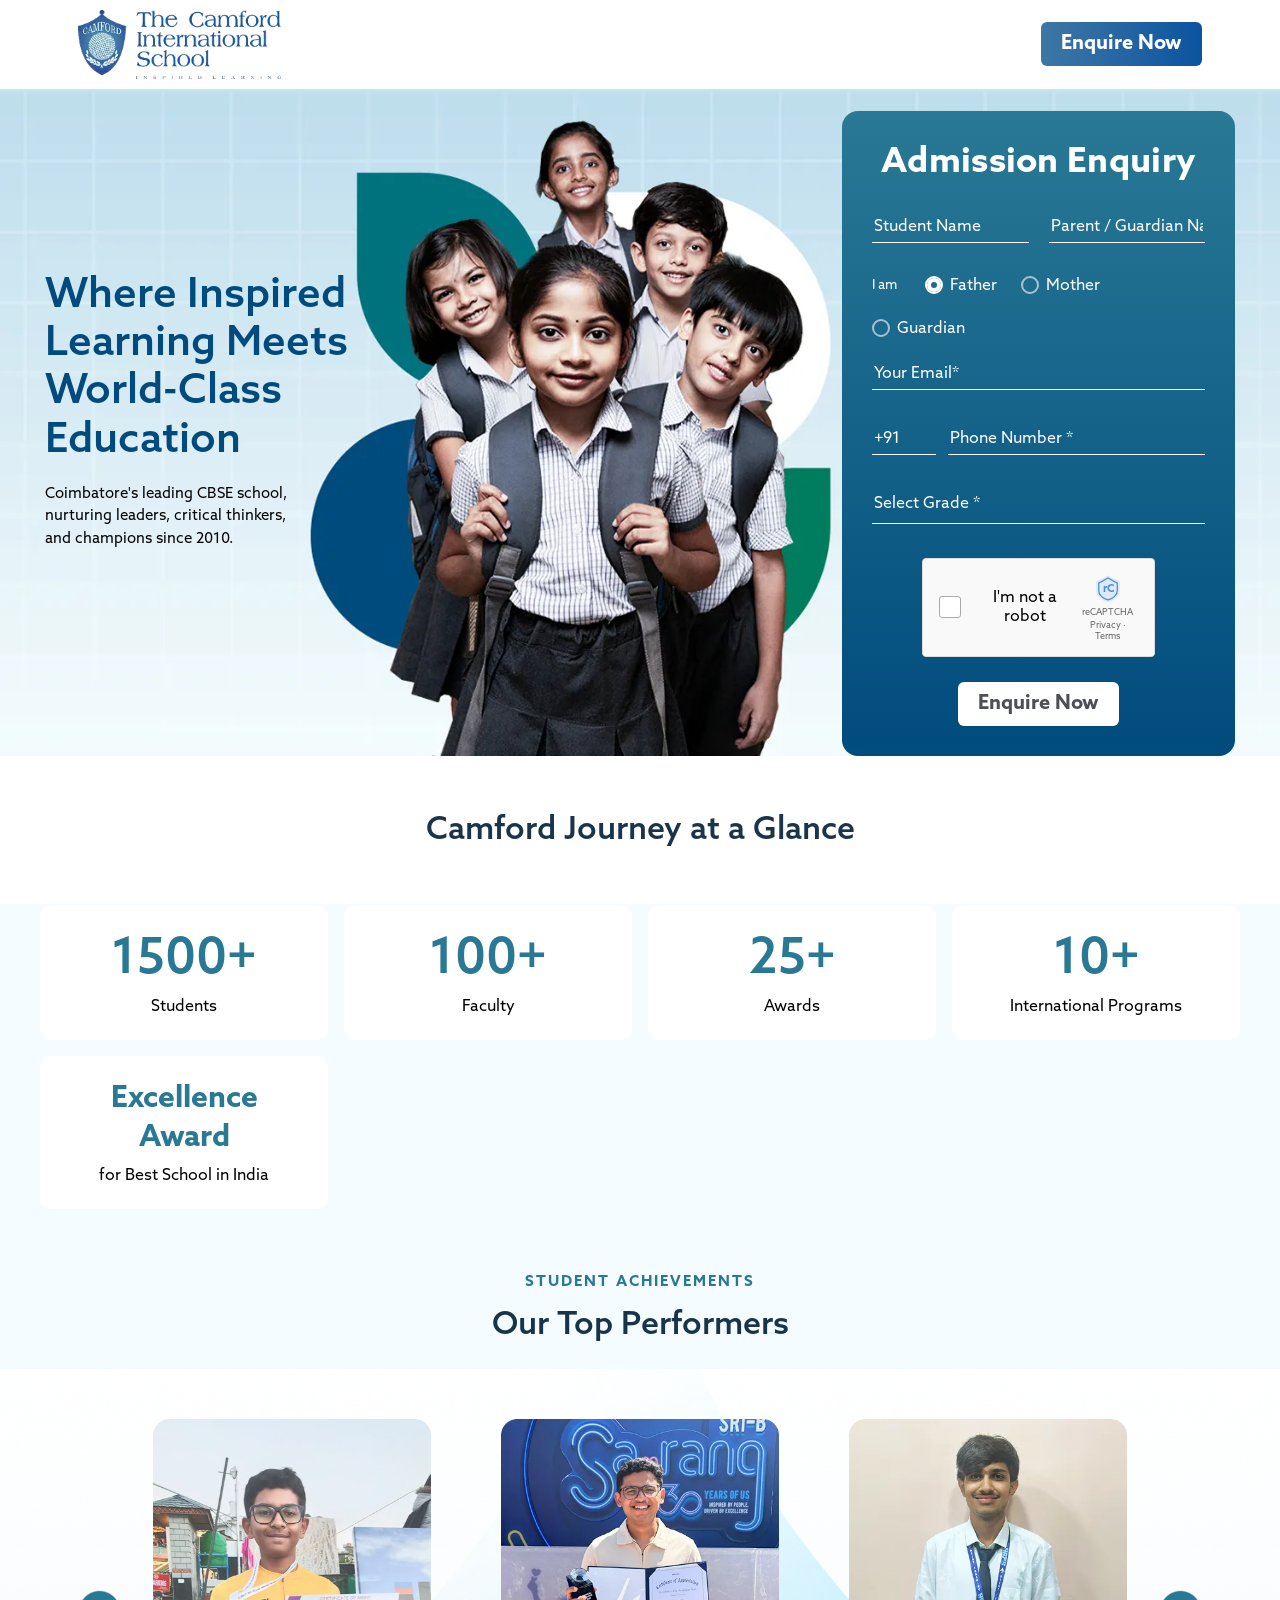
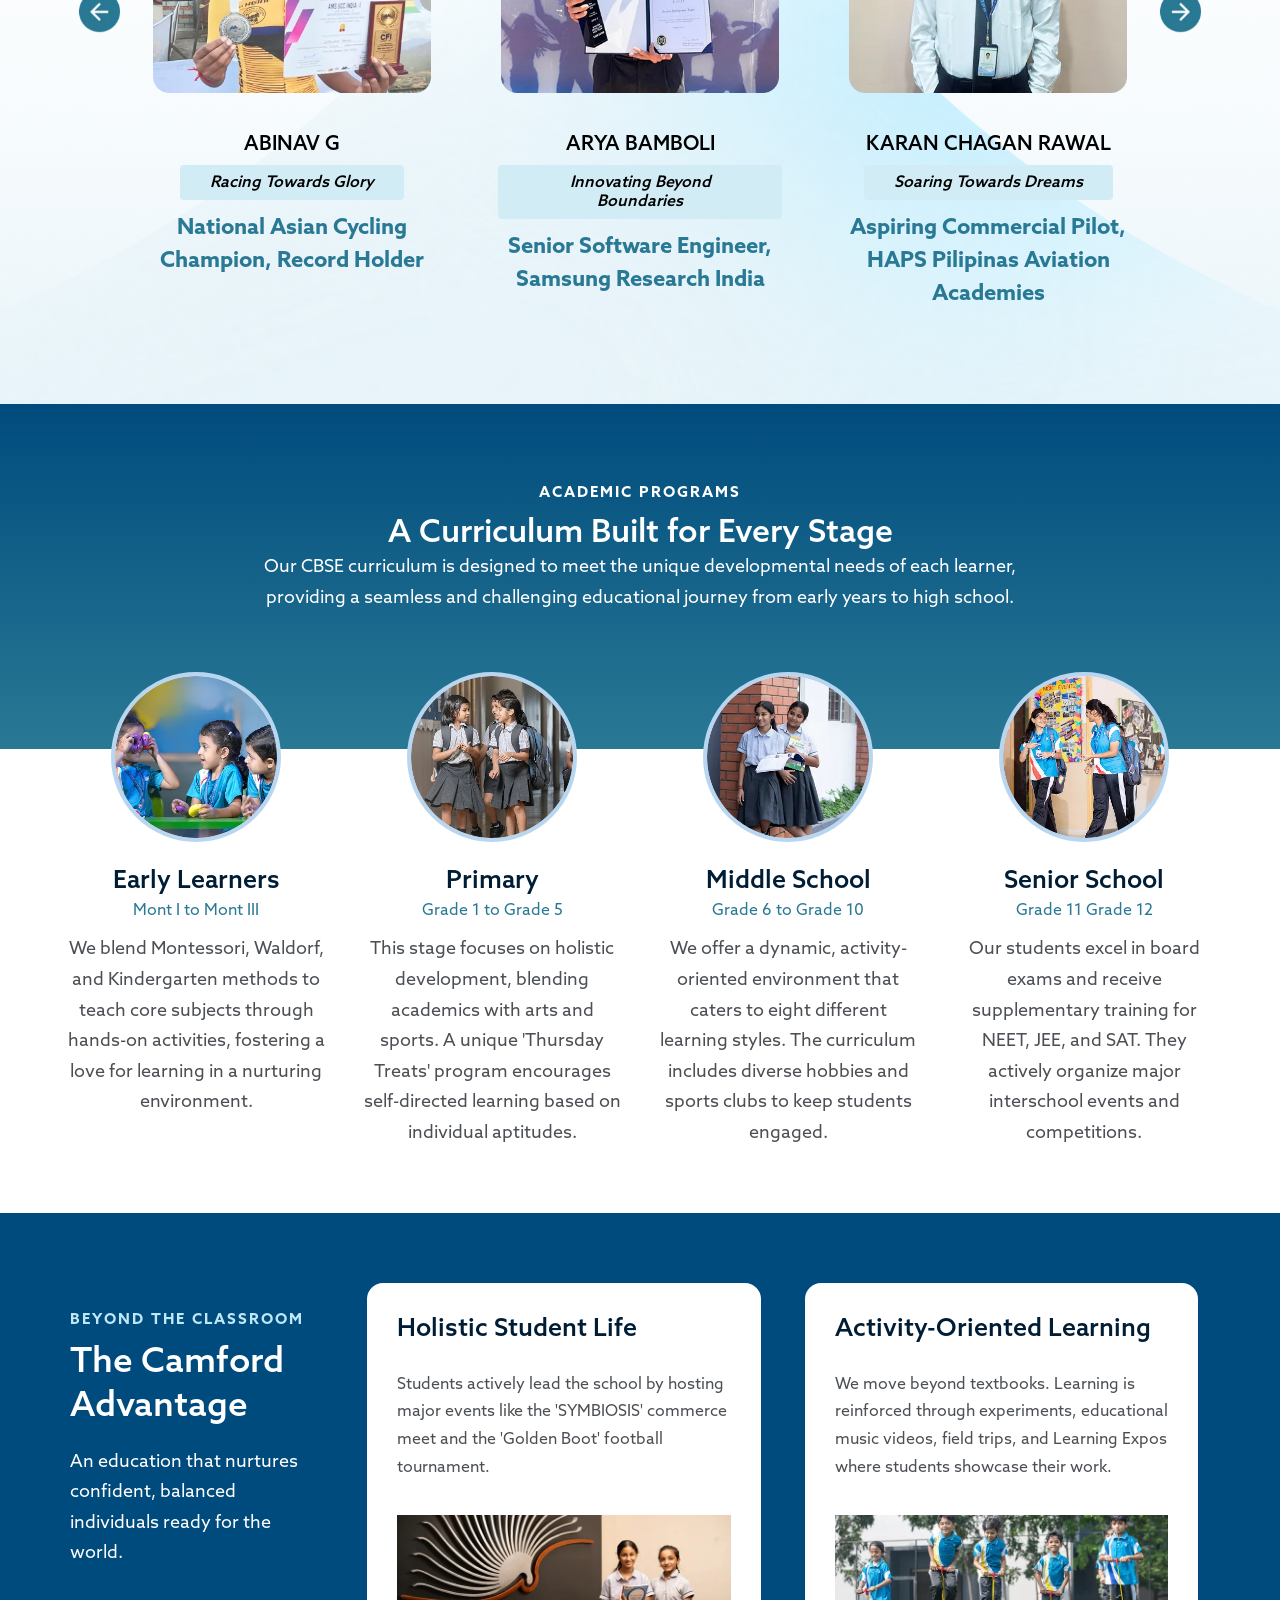
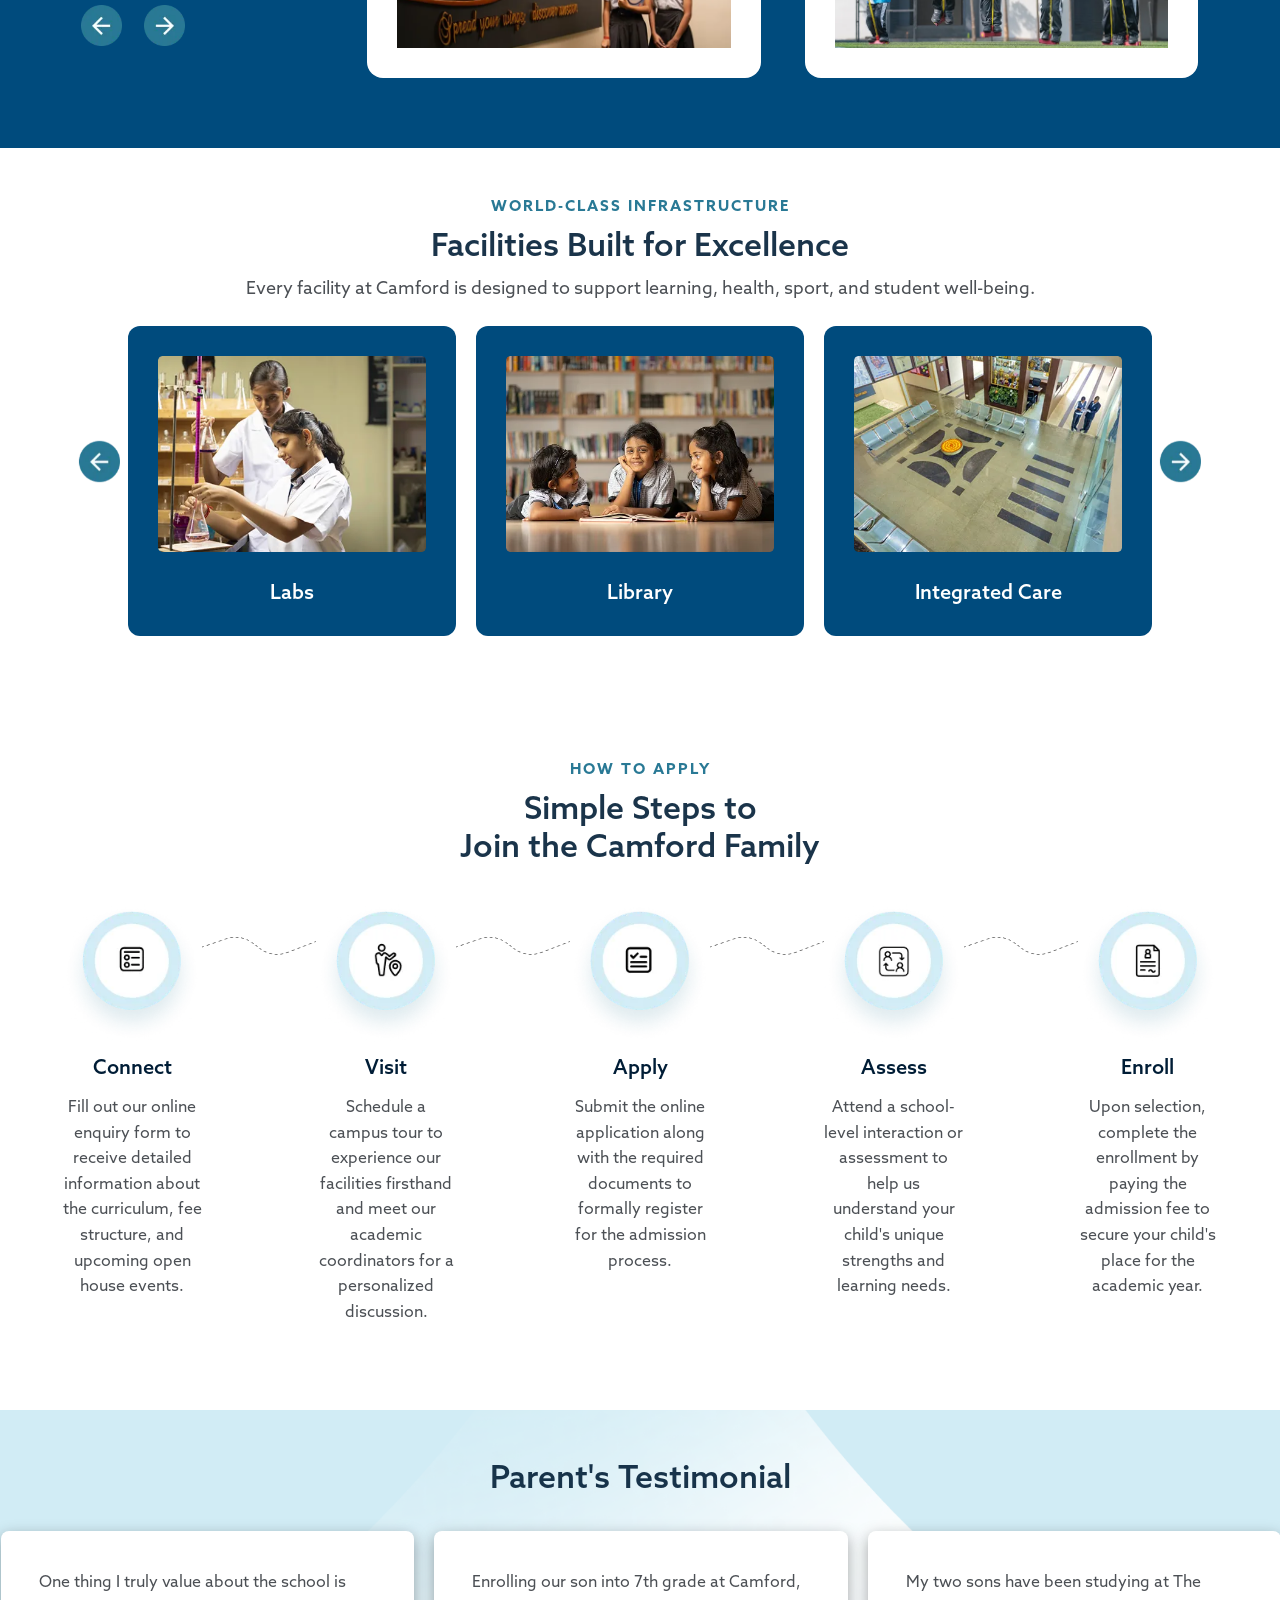
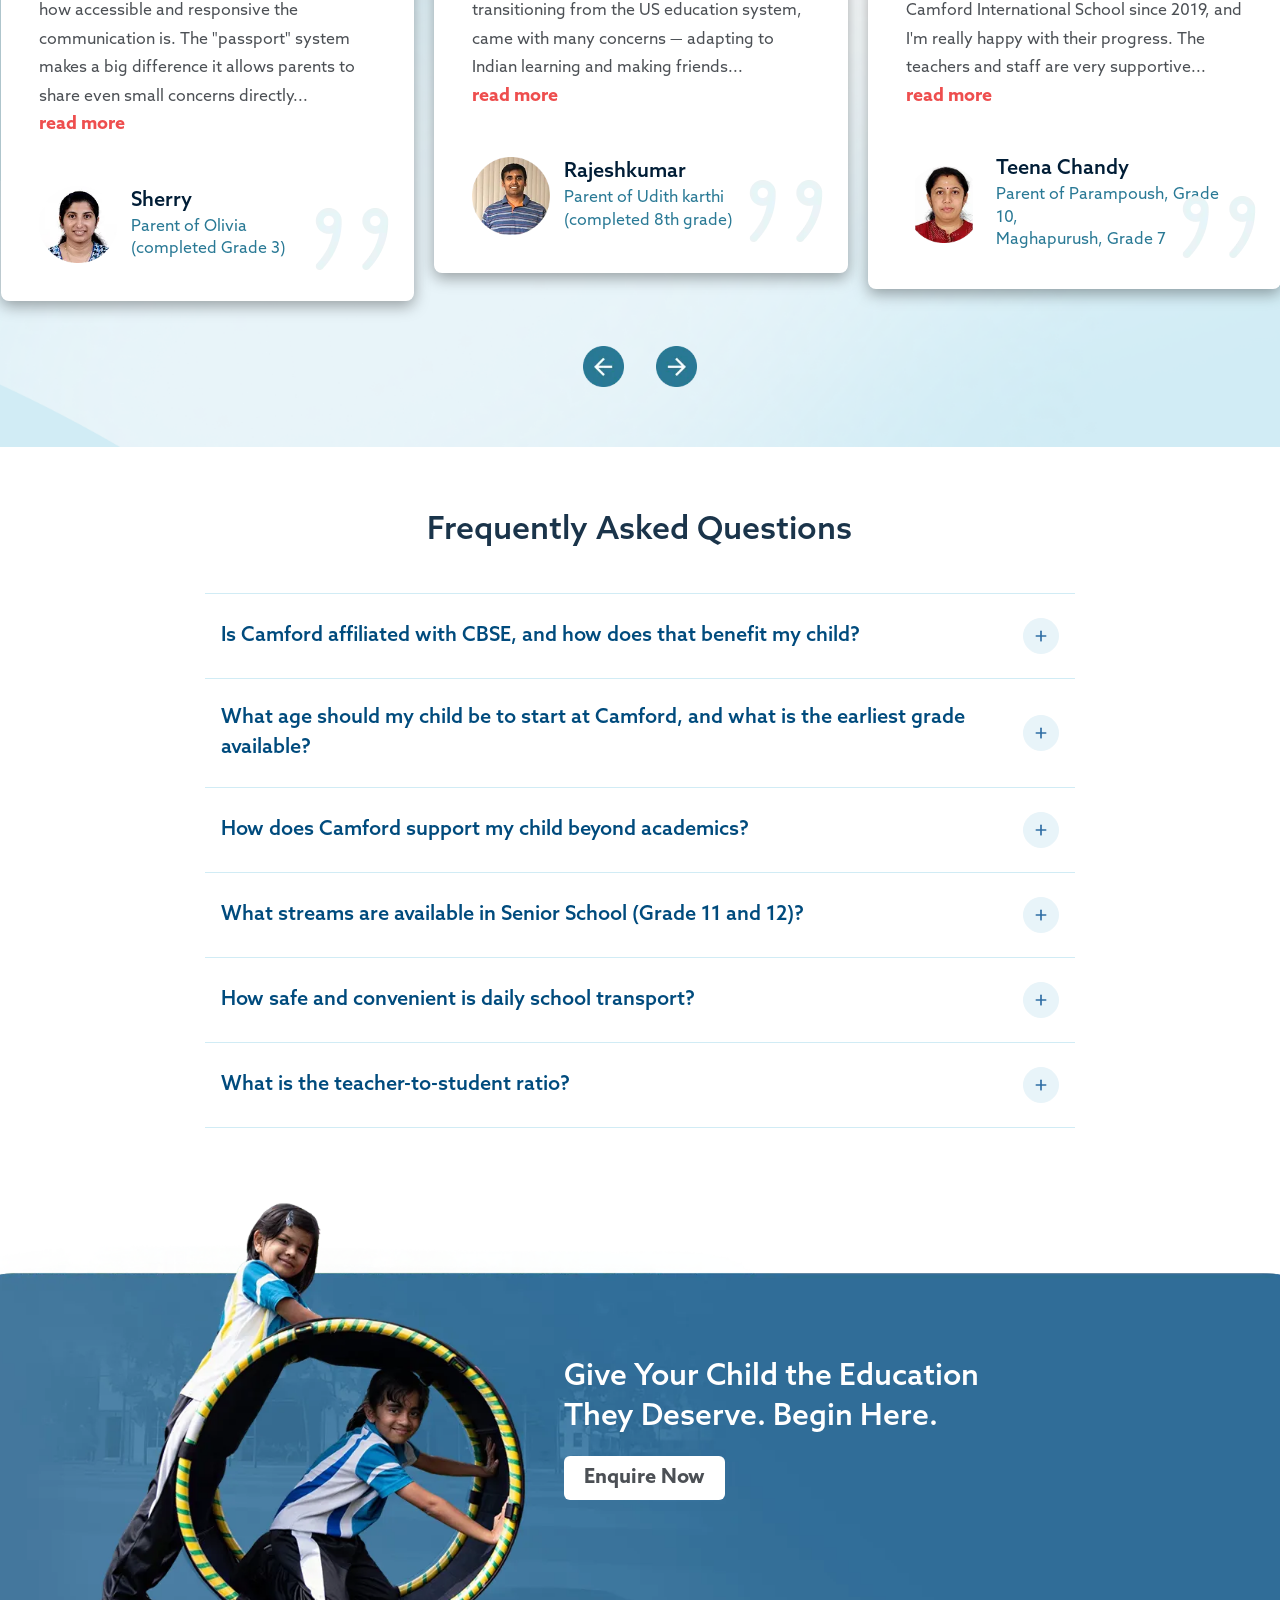
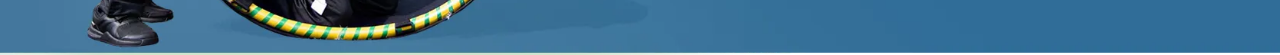
==== index.html @ b82cb747 "All File comited" ====
<!doctype html>
<html lang="en">
  <head>
    <meta charset="UTF-8" />
    <meta name="viewport" content="width=device-width, initial-scale=1.0" />
    <meta name="robots" content="noindex, nofollow" />
    <title>The Camford International School</title>

    <meta
      property="og:title"
      content="Owis School: Best IGCSE, CBSE and ICSE school"
    />
    <meta
      name="description"
      content="Looking for the best schools in Hyderabad? Glendale, one of the top international schools in India, offers modern campuses specializing in world-class CBSE, Cambridge, and IB PYP curricula. We provide quality education and nurturing environments for your child&#039;s future. Contact us today to learn more!"
    />
    <meta
      property="og:description"
      content="Looking for the best schools in Hyderabad? Glendale, one of the top international schools in India, offers modern campuses specializing in world-class CBSE, Cambridge, and IB PYP curricula. We provide quality education and nurturing environments for your child&#039;s future. Contact us today to learn more!"
    />

    <script src="https://cdnjs.cloudflare.com/ajax/libs/jquery/3.7.1/jquery.min.js"></script>

    <link
      rel="stylesheet"
      href="https://cdnjs.cloudflare.com/ajax/libs/OwlCarousel2/2.3.4/assets/owl.carousel.min.css"
    />
    <link
      rel="stylesheet"
      href="https://cdnjs.cloudflare.com/ajax/libs/OwlCarousel2/2.3.4/assets/owl.theme.default.min.css"
    />

    <script
      defer
      src="https://cdnjs.cloudflare.com/ajax/libs/OwlCarousel2/2.3.4/owl.carousel.min.js"
    ></script>
    <link rel="stylesheet" href="assests/style.css" />
  </head>
  <body>
    <div class="navigation">
      <div class="navigation-wrap">
        <a
          class="logo-link w--current w-nav-brand"
          href="#"
          aria-current="page"
        >
          <img alt="mainlogo" class="logo-image" src="images/logo.webp" />
        </a>
        <div class="hide-mobile">
          <div class="align-items-center d-flex">
            <a class="primary-btn open-popup" href="#"> Enquire Now</a>
          </div>
        </div>
      </div>
    </div>

    <section class="hero">
      <!-- ── TOP ROW ── -->
      <div class="hero-top">
        <!-- LEFT TEXT -->
        <div class="hero-left">
          <h1>Where Inspired Learning Meets World-Class Education</h1>
          <p class="sub">
            Coimbatore's leading CBSE school, nurturing leaders, critical
            thinkers, and champions since 2010.
          </p>
        </div>

        <!-- RIGHT FORM -->
        <div class="hero-right">
          <div class="form-card">
            <div class="form-wrap">
              <h2>Admission Enquiry</h2>

              <div class="row">
                <div class="field" id="f-student">
                  <input type="text" id="student" name="Student Name" placeholder="Student Name" />
                  <span class="err-msg">Student name is required</span>
                </div>
                <div class="field" id="f-parent">
                  <input
                    type="text"
                    id="parent" 
                    placeholder="Parent / Guardian Name" name="Parent Name"
                  />
                  <span class="err-msg">Parent/guardian name is required</span>
                </div>
              </div>

              <div class="radio-row">
                <span>I am</span>
                <label class="radio-label"
                  ><input type="radio" name="IAM" value="Father" checked />
                  Father</label
                >
                <label class="radio-label"
                  ><input type="radio" name="IAM" value="Mother" />
                  Mother</label
                >
                <label class="radio-label"
                  ><input type="radio" name="IAM" value="Guardian" />
                  Guardian</label
                >
              </div>

              <div class="row">
                <div class="field full" id="f-email">
                  <input type="email" name="Email" id="email" placeholder="Your Email*" />
                  <span class="err-msg">A valid email is required</span>
                </div>
              </div>

              <div class="phone-row">
                <div class="field phone-code">
                  <input type="text" id="code" value="+91" placeholder="+91" />
                </div>
                <div class="field phone-num" id="f-phone">
                  <input type="tel" name="Phone Number" id="phone" placeholder="Phone Number *" />
                  <span class="err-msg">Valid 10-digit number required</span>
                </div>
              </div>

              <div class="row">
                <div class="field full" id="f-grade">
                  <select name="Grade" id="grade">
                    <option value="">Select Grade *</option>
                    <option>Nursery</option>
                    <option>KG</option>
                    <option>Grade 1</option>
                    <option>Grade 2</option>
                    <option>Grade 3</option>
                    <option>Grade 4</option>
                    <option>Grade 5</option>
                    <option>Grade 6</option>
                    <option>Grade 7</option>
                    <option>Grade 8</option>
                    <option>Grade 9</option>
                    <option>Grade 10</option>
                    <option>Grade 11</option>
                    <option>Grade 12</option>
                  </select>
                  <span class="err-msg">Please select a grade</span>
                </div>
              </div>

              <div class="captcha-box">
                <div class="captcha-left">
                  <div
                    class="captcha-check"
                    id="captcha-check"
                    onclick="toggleCaptcha()"
                  >
                    <svg
                      viewBox="0 0 14 14"
                      fill="none"
                      xmlns="http://www.w3.org/2000/svg"
                    >
                      <polyline
                        points="2,7 6,11 12,3"
                        stroke="#1a6fa8"
                        stroke-width="2"
                        stroke-linecap="round"
                        stroke-linejoin="round"
                      />
                    </svg>
                  </div>
                  <span class="captcha-txt">I'm not a robot</span>
                </div>
                <div class="captcha-right">
                  <svg viewBox="0 0 38 38" xmlns="http://www.w3.org/2000/svg">
                    <path
                      d="M19 3 L33 10 L33 21 Q33 30 19 35 Q5 30 5 21 L5 10 Z"
                      fill="#4A90D9"
                      opacity="0.15"
                    />
                    <path
                      d="M19 6 L30 12 L30 21 Q30 28 19 32 Q8 28 8 21 L8 12 Z"
                      fill="none"
                      stroke="#4A90D9"
                      stroke-width="1.5"
                    />
                    <text
                      x="19"
                      y="23"
                      text-anchor="middle"
                      font-size="13"
                      font-weight="700"
                      fill="#4A90D9"
                    >
                      rC
                    </text>
                  </svg>
                  <span>reCAPTCHA</span>
                  <span>Privacy · <a href="#">Terms</a></span>
                </div>
              </div>

              <button class="primary-btn cta-btn" type="button" onclick="submitForm()">
                Enquire Now
              </button>
              <div class="success-msg" id="success-msg">
                Thank you! We'll get in touch with you soon.
              </div>
            </div>
          </div>
        </div>
      </div>
      <!-- /hero-top -->
    </section>

    <section class="camford-section">
      <h2 class="sections-title">Camford Journey at a Glance</h2>
      <div class="camford-grid">
        <div class="stat-card">
          <span class="stat-number">1500+</span>
          <span class="stat-label">Students</span>
        </div>
        <div class="stat-card">
          <span class="stat-number">100+</span>
          <span class="stat-label">Faculty</span>
        </div>
        <div class="stat-card">
          <span class="stat-number">25+</span>
          <span class="stat-label">Awards</span>
        </div>
        <div class="stat-card">
          <span class="stat-number">10+</span>
          <span class="stat-label">International Programs</span>
        </div>
        <div class="stat-card">
          <span class="stat-number excellence">Excellence<br />Award</span>
          <span class="stat-label">for Best School in India</span>
        </div>
      </div>
    </section>

    <!-- achivement section start here  -->

    <section class="achievements-section">
      <p class="apply-tag">Student Achievements</p>
      <h2 class="sections-title">Our Top Performers</h2>

      <div class="owl-carousel owl-achievements">
        <!-- Card 1 -->
        <div class="student-card">
          <div class="card-img-wrap">
            <img src="images/achivment.webp" alt="Abinav G" />
          </div>
          <div class="card-body">
            <div class="card-name">Abinav G</div>
            <span class="card-tag">Racing Towards Glory</span>
            <p class="card-achievement">
              National Asian Cycling Champion, Record Holder
            </p>
          </div>
        </div>

        <!-- Card 2 -->
        <div class="student-card">
          <div class="card-img-wrap">
            <img src="images/achivment1.webp" alt="Arya Bamboli" />
          </div>
          <div class="card-body">
            <div class="card-name">Arya Bamboli</div>
            <span class="card-tag">Innovating Beyond Boundaries</span>
            <p class="card-achievement">
              Senior Software Engineer, Samsung Research India
            </p>
          </div>
        </div>

        <!-- Card 3 -->
        <div class="student-card">
          <div class="card-img-wrap">
            <img src="images/achivment3.webp" alt="Karan Chagan Rawal" />
          </div>
          <div class="card-body">
            <div class="card-name">Karan Chagan Rawal</div>
            <span class="card-tag">Soaring Towards Dreams</span>
            <p class="card-achievement">
              Aspiring Commercial Pilot, HAPS Pilipinas Aviation Academies
            </p>
          </div>
        </div>

        <!-- Card 4 (extra demo) -->
        <div class="student-card">
          <div class="card-img-wrap">
            <img src="images/achive11.webp" alt="Priya Sharma" />
          </div>
          <div class="card-body">
            <div class="card-name">Maneshika Tarani</div>
            <span class="card-tag">Aiming Towards Excellence</span>
            <p class="card-achievement">
              State Record Holder & National Medalist in Rifle Shooting
            </p>
          </div>
        </div>

        <div class="student-card">
          <div class="card-img-wrap">
            <img src="images/achive13.webp" alt="Priya Sharma" />
          </div>
          <div class="card-body">
            <div class="card-name">Mahesh Pasupathy</div>
            <span class="card-tag">Targeting Global Success</span>
            <p class="card-achievement">
              ISSF Junior World Cup Medalist & Double Silver at National
              Shooting Championship
            </p>
          </div>
        </div>
        <div class="student-card">
          <div class="card-img-wrap">
            <img src="images/achive12.webp" alt="Priya Sharma" />
          </div>
          <div class="card-body">
            <div class="card-name">Ashwathy Rajendran</div>
            <span class="card-tag">Leading Through Sports</span>
            <p class="card-achievement">
              Collaborating with IPL, ISL & Khelo India, Driving Excellence in
              Sports Science & Management
            </p>
          </div>
        </div>
      </div>
      <!-- /.owl-carousel -->
    </section>

    <!-- achivement section stop here  -->

    <!-- programs section start from here  -->
    <section class="ac-section">
      <div class="acade_pr">
        <p class="apply-tag" style="color: #ffff">Academic Programs</p>
        <h2 class="sections-title" style="color: #ffff">
          A Curriculum Built for Every Stage
        </h2>
        <p class="ac-subtitle">
          Our CBSE curriculum is designed to meet the unique developmental needs
          of each learner, providing a seamless and challenging educational
          journey from early years to high school.
        </p>
      </div>
      <div class="ac-grid">
        <div class="ac-card">
          <div class="ac-img-wrap">
            <div class="ac-img-placeholder">
              <img src="images/pro1.webp" alt="" />
            </div>
          </div>
          <p class="ac-stage">Early Learners</p>
          <p class="ac-grades">Mont I to Mont III</p>
          <p class="ac-desc">
            We blend Montessori, Waldorf, and Kindergarten methods to teach core
            subjects through hands-on activities, fostering a love for learning
            in a nurturing environment.
          </p>
        </div>

        <div class="ac-card">
          <div class="ac-img-wrap">
            <div class="ac-img-placeholder">
              <img src="images/pro2.webp" alt="" />
            </div>
          </div>
          <p class="ac-stage">Primary</p>
          <p class="ac-grades">Grade 1 to Grade 5</p>
          <p class="ac-desc">
            This stage focuses on holistic development, blending academics with
            arts and sports. A unique 'Thursday Treats' program encourages
            self-directed learning based on individual aptitudes.
          </p>
        </div>

        <div class="ac-card">
          <div class="ac-img-wrap">
            <div class="ac-img-placeholder">
              <img src="images/pro3.webp" alt="" />
            </div>
          </div>
          <p class="ac-stage">Middle School</p>
          <p class="ac-grades">Grade 6 to Grade 10</p>
          <p class="ac-desc">
            We offer a dynamic, activity-oriented environment that caters to
            eight different learning styles. The curriculum includes diverse
            hobbies and sports clubs to keep students engaged.
          </p>
        </div>

        <div class="ac-card">
          <div class="ac-img-wrap">
            <div class="ac-img-placeholder">
              <img src="images/pro4.webp" alt="" />
            </div>
          </div>
          <p class="ac-stage">Senior School</p>
          <p class="ac-grades">Grade 11 Grade 12</p>
          <p class="ac-desc">
            Our students excel in board exams and receive supplementary training
            for NEET, JEE, and SAT. They actively organize major interschool
            events and competitions.
          </p>
        </div>
      </div>
    </section>
    <!-- programs section stop from here  -->

    <!-- clasroom start from here  -->
    <section class="advantage-section">
      <!-- LEFT PANEL -->
      <div class="advantage-left">
        <div class="left-content">
          <p class="apply-tag" style="color: #bfe8f6">Beyond the Classroom</p>
          <h2 class="left-title">The Camford Advantage</h2>
          <p class="left-desc">
            An education that nurtures confident, balanced individuals ready for
            the world.
          </p>
        </div>
        <div class="left-nav">
          <button class="nav-btn" id="prevBtn" aria-label="Previous">
            <img src="images/arow.webp" alt="leftarrow" class="nav-img" />
          </button>
          <button class="nav-btn" id="nextBtn" aria-label="Next">
            <img
              src="images/arrow-rigth.webp"
              alt="rightarrow"
              class="nav-img"
            />
          </button>
        </div>
      </div>

      <!-- RIGHT: Owl Carousel -->
      <div class="advantage-right">
        <div class="owl-carousel owl-theme" id="advantageCarousel">
          <!-- Card 1 -->
          <div class="advantage-card">
            <h3 class="card-title">Holistic Student Life</h3>
            <p class="card-desc">
              Students actively lead the school by hosting major events like the
              'SYMBIOSIS' commerce meet and the 'Golden Boot' football
              tournament.
            </p>
            <div class="card-img">
              <div class="card-img-placeholder">
                <img src="images/adva1.webp" alt="" />
              </div>
            </div>
          </div>

          <!-- Card 2 -->
          <div class="advantage-card">
            <h3 class="card-title">Activity-Oriented Learning</h3>
            <p class="card-desc">
              We move beyond textbooks. Learning is reinforced through
              experiments, educational music videos, field trips, and Learning
              Expos where students showcase their work.
            </p>
            <div class="card-img">
              <div class="card-img-placeholder">
                <img
                  src="images/advas2.webp"
                  alt="Activity-Oriented Learning"
                />
              </div>
              <!-- Replace with: <img src="activity.jpg" alt="Activity-Oriented Learning"> -->
            </div>
          </div>

          <!-- Card 3 -->
          <div class="advantage-card">
            <h3 class="card-title">World-Class Sports Facilities</h3>
            <p class="card-desc">
              Our campus features an Olympic-size swimming pool and coaching for
              diverse sports such as rifle shooting, throwball, skating, and
              taekwondo, producing state-level champions.
            </p>
            <div class="card-img">
              <div class="card-img-placeholder">
                <img
                  src="images/advas3.webp"
                  alt="Sports & Physical Wellness"
                />
              </div>
              <!-- Replace with: <img src="sports.jpg" alt="Sports & Wellness"> -->
            </div>
          </div>
          <div class="advantage-card">
            <h3 class="card-title">Global Accolades</h3>
            <p class="card-desc">
              Our excellence is recognized by the British Council's
              'International School Award' and the 'Global Excellence Award for
              Best School in India' presented in London.
            </p>
            <div class="card-img">
              <div class="card-img-placeholder">
                <img
                  src="images/advas4.webp"
                  alt="Sports & Physical Wellness"
                />
              </div>
              <!-- Replace with: <img src="sports.jpg" alt="Sports & Wellness"> -->
            </div>
          </div>
        </div>
      </div>
    </section>
    <!-- clasroom stop from here  -->

    <!-- infrastructure section start from here  -->
    <!-- achivement section start here  -->

    <section class="infracture-section">
      <p class="apply-tag">World-Class Infrastructure</p>
      <h2 class="sections-title">Facilities Built for Excellence</h2>
      <p class="infras_des">
        Every facility at Camford is designed to support learning, health,
        sport, and student well-being.
      </p>

      <div class="owl-carousel owl-infracture">
        <!-- Card 1 -->
        <div class="infrastruc-card">
          <div class="infra-img-wrap">
            <img src="images/infra.webp" alt="Abinav G" />
          </div>
          <div class="infra-body">
            <div class="infra-name">Labs</div>
          </div>
        </div>

        <!-- infra 2 -->
        <div class="infrastruc-card">
          <div class="infra-img-wrap">
            <img src="images/infra1.webp" alt="Arya Bamboli" />
          </div>
          <div class="infra-body">
            <div class="infra-name">Library</div>
          </div>
        </div>

        <!-- infra 3 -->
        <div class="infrastruc-card">
          <div class="infra-img-wrap">
            <img src="images/infra2.webp" alt="Karan Chagan Rawal" />
          </div>
          <div class="infra-body">
            <div class="infra-name">Integrated Care</div>
          </div>
        </div>

        <!-- infra 4 (extra demo) -->
        <div class="infrastruc-card">
          <div class="infra-img-wrap">
            <img src="images/infra23.webp" alt="Priya Sharma" />
          </div>
          <div class="infra-body">
            <div class="infra-name">Priya Sharma</div>
          </div>
        </div>
        <div class="infrastruc-card">
          <div class="infra-img-wrap">
            <img src="images/infra1.webp" alt="Priya Sharma" />
          </div>
          <div class="infra-body">
            <div class="infra-name">Sports</div>
          </div>
        </div>
        <div class="infrastruc-card">
          <div class="infra-img-wrap">
            <img src="images/infra233.webp" alt="Priya Sharma" />
          </div>
          <div class="infra-body">
            <div class="infra-name">Transport</div>
          </div>
        </div>
      </div>
      <!-- /.owl-carousel -->
    </section>
    <!-- infrastructure section stop from here  -->

    <!-- 4TH SECTION START FROM HERE  -->
    <section class="apply-section">
      <p class="apply-tag">HOW TO APPLY</p>
      <h2 class="sections-title">Simple Steps to <br> Join the Camford Family</h2>

      <div class="steps-wrapper">
        <!-- Step 1 -->
        <div class="step">
          <div class="step-icon">
            <img src="images/join1.webp" alt="" />
          </div>
          <p class="step-title">Connect</p>
          <p class="step-desc">
            Fill out our online enquiry form to receive detailed information
            about the curriculum, fee structure, and upcoming open house events.
          </p>
        </div>

        <div class="step-connector">
          <img src="images/join-link.webp" alt="" />
        </div>

        <!-- Step 2 -->
        <div class="step">
          <div class="step-icon">
            <img src="images/join2.webp" alt="" />
          </div>
          <p class="step-title">Visit</p>
          <p class="step-desc">
            Schedule a campus tour to experience our facilities firsthand and
            meet our academic coordinators for a personalized discussion.
          </p>
        </div>

        <div class="step-connector">
          <img src="images/join-link.webp" alt="" />
        </div>

        <!-- Step 3 -->
        <div class="step">
          <div class="step-icon">
            <img src="images/join3.webp" alt="" />
          </div>
          <p class="step-title">Apply</p>
          <p class="step-desc">
            Submit the online application along with the required documents to
            formally register for the admission process.
          </p>
        </div>

        <div class="step-connector">
          <img src="images/join-link.webp" alt="" />
        </div>

        <!-- Step 4 -->
        <div class="step">
          <div class="step-icon">
            <img src="images/join4.webp" alt="" />
          </div>
          <p class="step-title">Assess</p>
          <p class="step-desc">
            Attend a school-level interaction or assessment to help us
            understand your child's unique strengths and learning needs.
          </p>
        </div>

        <div class="step-connector">
          <img src="images/join-link.webp" alt="" />
        </div>

        <!-- Step 5 -->
        <div class="step">
          <div class="step-icon">
            <img src="images/join5.webp" alt="" />
          </div>
          <p class="step-title">Enroll</p>
          <p class="step-desc">
            Upon selection, complete the enrollment by paying the admission fee
            to secure your child's place for the academic year.
          </p>
        </div>
      </div>
    </section>

    <!-- 4TH SECTION END FROM HERE  -->

    <!-- testomonial section start here  -->
    <section class="testimonial-section">
      <div class="testimonial-inner">
        <h2 class="sections-title">Parent's Testimonial</h2>

        <div class="owl-carousel owl-theme" id="testimonialCarousel">
          <!-- Card 1 -->
          <div class="testimonial-card">
            <div class="testimonial-body">
              <span class="text-short"
                >One thing I truly value about the school is how accessible and
                responsive the communication is. The "passport" system makes a
                big difference it allows parents to share even small concerns
                directly...</span
              >
              <span class="text-extra">
                and the prompt responses from teachers are very reassuring. It
                feels like a true two-way connection. The sports and other
                activities at school help children open up and build confidence.
                I also like that in every program—whether it is Sports Day or
                Annual Day—each child gets a chance to participate, so no one is
                left out. A little more focus on math concepts would make
                learning even better, and I hope this continues in higher grades
                as well.
              </span>
              <button class="toggle-btn">read more</button>
            </div>
            <span class="quote-mark"
              ><img src="images/quato.webp" alt=""
            /></span>
            <div class="testimonial-author">
              <div class="author-avatar">
                <img src="images/shrey.webp" alt="" />
              </div>
              <div>
                <p class="author-name">Sherry</p>
                <p class="author-sub">
                  Parent of Olivia<br />(completed Grade 3)
                </p>
              </div>
            </div>
          </div>

          <!-- Card 2 -->
          <div class="testimonial-card">
            <div class="testimonial-body">
              <span class="text-short"
                >Enrolling our son into 7th grade at Camford, transitioning from
                the US education system, came with many concerns — adapting to
                Indian learning and making friends...</span
              >
              <span class="text-extra">
                Two years later, he is a confident, well-rounded Camfordian.
                This transformation reflects the exceptional standard of an
                institution recognized by the UK Parliament. The friendships he
                has built speak to the quality of students Camford attracts.
                Beyond academics, the school has enriched him through the band,
                nature club, science club, and wonderfully planned outings
                organized by dedicated staff. Camford doesn't just educate — it
                nurtures. We wholeheartedly recommend it to every parent.
              </span>
              <button class="toggle-btn">read more</button>
            </div>
            <span class="quote-mark"
              ><img src="images/quato.webp" alt=""
            /></span>
            <div class="testimonial-author">
              <div class="author-avatar">
                <img src="images/test2.webp" alt="" />
              </div>
              <div>
                <p class="author-name">Rajeshkumar</p>
                <p class="author-sub">
                  Parent of Udith karthi<br />(completed 8th grade)
                </p>
              </div>
            </div>
          </div>

          <!-- Card 3 -->
          <div class="testimonial-card">
            <div class="testimonial-body">
              <span class="text-short"
                >My two sons have been studying at The Camford International
                School since 2019, and I'm really happy with their progress. The
                teachers and staff are very supportive...</span
              >
              <span class="text-extra">
                especially the class teachers who give personal attention to
                each child’s strengths and talents. It’s not just about
                academics—they also focus on discipline, sports, and other
                activities, which has made a big positive difference in my sons.
                The campus is safe, and the overall environment is very good for
                children to learn and grow
              </span>
              <button class="toggle-btn">read more</button>
            </div>
            <span class="quote-mark"
              ><img src="images/quato.webp" alt=""
            /></span>
            <div class="testimonial-author">
              <div class="author-avatar">
                <img src="images/test3.webp" alt="" />
              </div>
              <div>
                <p class="author-name">Teena Chandy</p>
                <p class="author-sub">
                  Parent of Parampoush, Grade 10,<br />Maghapurush, Grade 7
                </p>
              </div>
            </div>
          </div>

          <!-- Card 4 -->
          <div class="testimonial-card">
            <div class="testimonial-body">
              <span class="text-short"
                >Hi this is sheela, We are very happy with our experience at
                Camford International School. My elder son in Grade 10 has shown
                excellent academic progress with proper guidance for his
                future...</span
              >
              <span class="text-extra">
                My younger son in Grade 1 enjoys a caring and engaging learning
                environment. The teachers are supportive and approachable, and
                the communication between school and parents is very strong and
                clear. The school focuses on discipline, confidence, and overall
                development. We truly appreciate the dedication of the staff and
                the positive atmosphere that helps children learn and grow.
              </span>
              <button class="toggle-btn">read more</button>
            </div>
            <span class="quote-mark"
              ><img src="images/quato.webp" alt=""
            /></span>
            <div class="testimonial-author">
              <div class="author-avatar">
                <img src="images/test5.webp" alt="" />
              </div>
              <div>
                <p class="author-name">Sheela</p>
                <p class="author-sub">
                  Parent of Joash<br />Grade 10 and Jasher – Grade 1
                </p>
              </div>
            </div>
          </div>

          <!-- Card 5 -->
          <div class="testimonial-card">
            <div class="testimonial-body">
              <span class="text-short"
                >Having been associated with Camford International School for
                several years through my two children, I am pleased to share
                that our experience has been consistently positive...</span
              >
              <span class="text-extra">
                My son, who joined in Grade 3, is now in Grade 12, while my
                daughter began at the Montessori level and is currently in Grade
                8. One of the most commendable aspects of the school is the
                approachability and dedication of its faculty. The teachers are
                supportive and attentive to each student’s needs. This guidance
                played a key role in my son’s strong performance in his Grade 10
                board examinations. The school’s modern infrastructure and
                sports facilities enhance the learning environment, supporting
                both academic and extracurricular growth. I have recommended the
                school to several friends, many of whom have shared positive
                feedback. My daughter continues to enjoy her journey at the
                school and has shown good growth in confidence. Overall, Camford
                International School provides a nurturing environment that
                encourages students to strive for excellence without undue
                pressure. I extend my sincere gratitude to the management and
                the Principal Madam for their continued efforts in maintaining
                high standards of education and student development.
              </span>
              <button class="toggle-btn">read more</button>
            </div>
            <span class="quote-mark">
              <img src="images/quato.webp" alt="" />
            </span>
            <div class="testimonial-author">
              <div class="author-avatar">
                <img src="images/test6.webp" alt="" />
              </div>
              <div>
                <p class="author-name">Savitha Raghuram</p>
                <p class="author-sub">
                  Parent of Smrithi Sara Raghuram<br />Grade 8 and Darshith
                  Raghuram – Grade 12
                </p>
              </div>
            </div>
          </div>
        </div>
      </div>
    </section>
    <!-- testomonial section stop here  -->

    <!-- faq section start from here -->
    <section class="faq-section">
      <h2 class="sections-title">Frequently Asked Questions</h2>

      <div class="faq-list">
        <div class="faq-item">
          <button class="faq-question" aria-expanded="false">
            <span class="faq-question-text"
              >Is Camford affiliated with CBSE, and how does that benefit my
              child?</span
            >
            <span class="faq-icon">
              <svg
                class="plus"
                viewBox="0 0 24 24"
                fill="none"
                stroke-width="2.5"
                stroke-linecap="round"
              >
                <line x1="12" y1="5" x2="12" y2="19" />
                <line x1="5" y1="12" x2="19" y2="12" />
              </svg>
              <svg
                class="minus"
                viewBox="0 0 24 24"
                fill="none"
                stroke-width="2.5"
                stroke-linecap="round"
              >
                <line x1="5" y1="12" x2="19" y2="12" />
              </svg>
            </span>
          </button>
          <div class="faq-answer">
            <p>
              Yes, Camford is fully affiliated with the Central Board of
              Secondary Education (CBSE). This affiliation ensures a nationally
              recognised curriculum that is structured, comprehensive, and
              prepares students for competitive entrance exams like JEE and
              NEET, as well as higher education opportunities across India and
              abroad.
            </p>
          </div>
        </div>

        <div class="faq-item">
          <button class="faq-question" aria-expanded="false">
            <span class="faq-question-text"
              >What age should my child be to start at Camford, and what is the
              earliest grade available?</span
            >
            <span class="faq-icon">
              <svg
                class="plus"
                viewBox="0 0 24 24"
                fill="none"
                stroke-width="2.5"
                stroke-linecap="round"
              >
                <line x1="12" y1="5" x2="12" y2="19" />
                <line x1="5" y1="12" x2="19" y2="12" />
              </svg>
              <svg
                class="minus"
                viewBox="0 0 24 24"
                fill="none"
                stroke-width="2.5"
                stroke-linecap="round"
              >
                <line x1="5" y1="12" x2="19" y2="12" />
              </svg>
            </span>
          </button>
          <div class="faq-answer">
            <p>
              Camford welcomes children as young as 3 years old into the
              Montessori I (Mont I) programme. Our Early Learners programme
              spans Mont I to Mont III, making it the ideal starting point for
              young minds. Admission is subject to a readiness assessment and
              seat availability.
            </p>
          </div>
        </div>

        <div class="faq-item">
          <button class="faq-question" aria-expanded="false">
            <span class="faq-question-text"
              >How does Camford support my child beyond academics?</span
            >
            <span class="faq-icon">
              <svg
                class="plus"
                viewBox="0 0 24 24"
                fill="none"
                stroke-width="2.5"
                stroke-linecap="round"
              >
                <line x1="12" y1="5" x2="12" y2="19" />
                <line x1="5" y1="12" x2="19" y2="12" />
              </svg>
              <svg
                class="minus"
                viewBox="0 0 24 24"
                fill="none"
                stroke-width="2.5"
                stroke-linecap="round"
              >
                <line x1="5" y1="12" x2="19" y2="12" />
              </svg>
            </span>
          </button>
          <div class="faq-answer">
            <p>
              Beyond academics, Camford offers a rich ecosystem of sports clubs,
              creative arts, hobby groups, and leadership programmes. Our Middle
              School curriculum caters to eight different learning styles, while
              the Thursday Treats initiative in Primary encourages self-directed
              exploration and passion-based learning.
            </p>
          </div>
        </div>

        <div class="faq-item">
          <button class="faq-question" aria-expanded="false">
            <span class="faq-question-text"
              >What streams are available in Senior School (Grade 11 and
              12)?</span
            >
            <span class="faq-icon">
              <svg
                class="plus"
                viewBox="0 0 24 24"
                fill="none"
                stroke-width="2.5"
                stroke-linecap="round"
              >
                <line x1="12" y1="5" x2="12" y2="19" />
                <line x1="5" y1="12" x2="19" y2="12" />
              </svg>
              <svg
                class="minus"
                viewBox="0 0 24 24"
                fill="none"
                stroke-width="2.5"
                stroke-linecap="round"
              >
                <line x1="5" y1="12" x2="19" y2="12" />
              </svg>
            </span>
          </button>
          <div class="faq-answer">
            <p>
              Senior School offers Science (with Physics, Chemistry,
              Biology/Mathematics), Commerce, and Humanities streams. Students
              also receive supplementary coaching for NEET, JEE, and SAT,
              enabling them to pursue a wide range of career pathways after
              Grade 12.
            </p>
          </div>
        </div>

        <div class="faq-item">
          <button class="faq-question" aria-expanded="false">
            <span class="faq-question-text"
              >How safe and convenient is daily school transport?</span
            >
            <span class="faq-icon">
              <svg
                class="plus"
                viewBox="0 0 24 24"
                fill="none"
                stroke-width="2.5"
                stroke-linecap="round"
              >
                <line x1="12" y1="5" x2="12" y2="19" />
                <line x1="5" y1="12" x2="19" y2="12" />
              </svg>
              <svg
                class="minus"
                viewBox="0 0 24 24"
                fill="none"
                stroke-width="2.5"
                stroke-linecap="round"
              >
                <line x1="5" y1="12" x2="19" y2="12" />
              </svg>
            </span>
          </button>
          <div class="faq-answer">
            <p>
              Camford operates a fleet of GPS-tracked school buses with trained
              attendants and fixed pickup/drop routes across the city. Safety
              protocols are strictly followed, and parents receive real-time
              notifications for pickups and drop-offs through the school's
              communication app.
            </p>
          </div>
        </div>

        <div class="faq-item">
          <button class="faq-question" aria-expanded="false">
            <span class="faq-question-text"
              >What is the teacher-to-student ratio?</span
            >
            <span class="faq-icon">
              <svg
                class="plus"
                viewBox="0 0 24 24"
                fill="none"
                stroke-width="2.5"
                stroke-linecap="round"
              >
                <line x1="12" y1="5" x2="12" y2="19" />
                <line x1="5" y1="12" x2="19" y2="12" />
              </svg>
              <svg
                class="minus"
                viewBox="0 0 24 24"
                fill="none"
                stroke-width="2.5"
                stroke-linecap="round"
              >
                <line x1="5" y1="12" x2="19" y2="12" />
              </svg>
            </span>
          </button>
          <div class="faq-answer">
            <p>
              Camford maintains a low teacher-to-student ratio of 1:20 across
              all classes, ensuring each child receives personalised attention.
              In Early Learners classrooms, the ratio is even lower at 1:12 to
              support the developmental needs of young children.
            </p>
          </div>
        </div>
      </div>
    </section>
    <!-- faq section start from here -->

    <!-- last section start from here -->
    <div class="cta-wrapper">
      <div></div>
      <div class="cta-content">
        <h2 class="cta-heading">
          Give Your Child the Education They Deserve. Begin Here.
        </h2>
        <a href="#" class="primary-btn cta-btn">Enquire Now</a>
      </div>
    </div>
    <!-- last section stop from here -->

    <script>
      $(document).ready(function () {
        $(".owl-infracture").owlCarousel({
          loop: true,
          margin: 20,
          nav: true,
          dots: true,
          autoplay: true,
          autoplayTimeout: 3500,
          autoplayHoverPause: true,
          navText: [
            "<img src='images/arow.webp' alt='leftarrow' class='nav-img'>",
            "<img src='images/arrow-rigth.webp' alt='rightarrow' class='nav-img'>",
          ],
          responsive: {
            0: { items: 1 },
            600: { items: 2 },
            990: { items: 2 },
            1024: { items: 3 },
          },
        });
      });
    </script>
    <script>
      $(document).ready(function () {
        $(".owl-achievements").owlCarousel({
          loop: true,
          margin: 20,
          nav: true,
          dots: true,
          autoplay: true,
          autoplayTimeout: 3500,
          autoplayHoverPause: true,
          navText: [
            "<img src='images/arow.webp' alt='leftarrow' class='nav-img'>",
            "<img src='images/arrow-rigth.webp' alt='rightarrow' class='nav-img'>",
          ],
          responsive: {
            0: { items: 1 },
            600: { items: 2 },
            992: { items: 3 },
            1024: { items: 3 },
          },
        });
      });
    </script>
    <script>
      $(document).ready(function () {
        $("#testimonialCarousel").owlCarousel({
          loop: true,
          margin: 20,
          nav: true,
          dots: false,
          smartSpeed: 500,
          navText: [
            "<img src='images/arow.webp' alt='leftarrow' class='nav-img'>",
            "<img src='images/arrow-rigth.webp' alt='rightarrow' class='nav-img'>",
          ],
          responsive: {
            0: { items: 1 },
            768: { items: 2 },
            1024: { items: 3 },
          },
        });
        owl.on("initialized.owl.carousel changed.owl.carousel", function () {
          setTimeout(setEqualHeight, 100);
        });
      });

      /* ── Read more / Read less toggle ── */
      $(document).on("click", ".toggle-btn", function () {
        const card = $(this).closest(".testimonial-card");
        const isExpanded = card.hasClass("expanded");

        if (isExpanded) {
          card.removeClass("expanded");
          $(this).text(" read more");
        } else {
          card.addClass("expanded");
          $(this).text(" read less");
        }

        // Refresh Owl so it recalculates heights
        $("#testimonialCarousel").trigger("refresh.owl.carousel");
      });
    </script>
    <script>
      document.querySelectorAll(".faq-question").forEach((btn) => {
        btn.addEventListener("click", () => {
          const item = btn.closest(".faq-item");
          const isOpen = item.classList.contains("open");

          // Close all
          document.querySelectorAll(".faq-item").forEach((i) => {
            i.classList.remove("open");
            i.querySelector(".faq-question").setAttribute(
              "aria-expanded",
              "false",
            );
          });

          // Open clicked if it was closed
          if (!isOpen) {
            item.classList.add("open");
            btn.setAttribute("aria-expanded", "true");
          }
        });
      });
    </script>
    <script>
      $(document).ready(function () {
        var owl = $("#advantageCarousel").owlCarousel({
          loop: true, // ✅ IMPORTANT (infinite loop)
          margin: 20,
          nav: false,
          dots: false,
          smartSpeed: 500,
          responsive: {
            0: { items: 1 },
            768: { items: 1 },
            1024: { items: 1 },
            1200: { items: 2 },
          },
        });

        // Next button (always works)
        $("#nextBtn").click(function () {
          owl.trigger("next.owl.carousel");
        });

        // Prev button (always works)
        $("#prevBtn").click(function () {
          owl.trigger("prev.owl.carousel");
        });
      });
    </script>

      <script>
  var SHEET_URL = "https://script.google.com/macros/s/AKfycbxg2W8FPfWyvf6I4d1n5kySqYolpPkxOytlhzEHZFYgtMHiRtMGNUKYI06PeiBxCcyE/exec";
  var captchaDone = false;

  // Toggle captcha
  function toggleCaptcha() {
    captchaDone = !captchaDone;
    document.getElementById('captcha-check').classList.toggle('checked', captchaDone);
  }

  // Error handling
  function setError(id, show) {
    var el = document.getElementById('f-' + id);
    if (!el) return;
    el.classList.toggle('has-error', show);
  }

  // Submit form
  function submitForm() {

    var student = document.getElementById('student').value.trim();
    var parent = document.getElementById('parent').value.trim();
    var email = document.getElementById('email').value.trim();
    var phone = document.getElementById('phone').value.trim();
    var grade = document.getElementById('grade').value;

    var iamEl = document.querySelector('input[name="iam"]:checked');
    var iam = iamEl ? iamEl.value : "";

    // Validation
    var emailOk = /^[^\s@]+@[^\s@]+\.[^\s@]+$/.test(email);
    var phoneOk = /^\d{10}$/.test(phone);

    var e1 = !student;
    var e2 = !parent;
    var e3 = !emailOk;
    var e4 = !phoneOk;
    var e5 = !grade;

    setError('student', e1);
    setError('parent', e2);
    setError('email', e3);
    setError('phone', e4);
    setError('grade', e5);

    if (e1 || e2 || e3 || e4 || e5) return;

    if (!captchaDone) {
      alert("Please confirm you are not a robot.");
      return;
    }

    var btn = document.querySelector('.cta-btn');
    btn.textContent = "Submitting...";
    btn.disabled = true;

    fetch(SHEET_URL, {
      method: "POST",
      mode: "cors",
      headers: { "Content-Type": "application/json" },
      body: JSON.stringify({
        studentName: student,
        parentName: parent,
        iAm: iam,
        email: email,
        phone: phone,
        grade: grade
      })
    })
    .then(res => res.text())
    .then(() => {
      document.getElementById('success-msg').style.display = 'block';

      // Reset form
      document.querySelectorAll('input, select').forEach(el => el.value = "");
      captchaDone = false;
      document.getElementById('captcha-check').classList.remove('checked');

      btn.textContent = "Enquire Now";
      btn.disabled = false;
    })
    .catch(() => {
      alert("Submission failed. Try again.");
      btn.textContent = "Enquire Now";
      btn.disabled = false;
    });
  }
  </script>
  </body>
</html>
---- assests/style.css ----
@font-face {
  font-family: "Azo Sans";
  src: url("../fonts/AzoSans-Regular.otf");
  font-weight: 400;
  font-style: normal;
}

@font-face {
  font-family: "Azo Sans";
  src: url("../fonts/AzoSans-Medium.otf");
  font-weight: 500;
  font-style: normal;
}

@font-face {
  font-family: "Azo Sans";
  src: url("../fonts/AzoSans-Bold.otf");
  font-weight: 700;
  font-style: normal;
}
*,
*::before,
*::after {
  margin: 0;
  padding: 0;
  box-sizing: border-box;
}

html {
  scroll-behavior: smooth;
}

:root {
  --font-primary: "Azo Sans", sans-serif;
  --color: #004b7d;
  --secondary-color: #001d36e5;
}

body {
  font-family: var(--font-primary);
  font-weight: 400;
  -webkit-font-smoothing: antialiased;
}
h1 {
  font-weight: 700;
  line-height: 1.2;
  font-family: var(--font-primary);
}
h2 {
  font-weight: 600;
  font-family: var(--font-primary);
}

p {
  font-family: var(--font-primary);
  font-weight: 400;
}

.sections-title {
  font-family: var(--font-primary);
  font-size: 32px;
  color: var(--secondary-color);
  font-weight: 500;
  text-align: center;

  margin: auto;
}

.primary-btn {
  background-image: linear-gradient(to right, #3e77a4, #0c54a0);
  color: white;
  font-family: var(--font-primary);
  font-weight: 600;
  padding: 10px 20px;
  border: none;
  border-radius: 6px;
  text-decoration: none;
  font-size: 20px;
}

/* header section start from here  */

.navigation {
  position: sticky;
  left: 0;
  top: 0;
  right: 0;
  bottom: auto;
  z-index: 999;
  display: flex;
  max-width: none;
  padding: 10px 1em;
  background: #fff;
}

.navigation-wrap {
  display: flex;
  width: 90%;
  margin: auto;
  justify-content: space-between;
  align-items: center;
}

.logo-image {
  display: block;
  width: 70%;
  height: auto;
}
/* header section stop from here  */

/* /////////////////////////////////////////////// */

.hero-top {
  position: relative;
  z-index: 1;
  display: flex;
  padding: 22px 64px 0;
  gap: 0;
  min-height: 650px;
  justify-content: space-between;
  align-items: center;
}

/* ── LEFT ── */
.hero-left {
  display: flex;
  flex-direction: column;
  gap: 18px;
  padding-bottom: 44px;
  width: 35%;
}
.hero {
  position: relative;
  width: 100%;
  background-image: url(../images/banner_imaga.webp);
  background-size: cover;
  background-position: center;
}

.hero-left h1 {
  font-family: var(--font-primary);
  font-size: 52px;
  color: var(--color);
  line-height: 1.15;
  font-weight: 500;
}

.hero-left .sub {
  font-family: var(--font-primary);
  font-size: 15px;
  color: #000000;
  line-height: 1.5;
  width: 65%;
}
.hero-right {
  width: 33%;
}

/* ── RIGHT ── */

/* 2nnd section start from here */

.section-title {
  font-family: var(--font-primary);
  font-size: 40px;
  color: var(--secondary-color);
  font-weight: 500;
  text-align: center;
}

.feature-card {
  flex: 1;
  min-width: 220px;
  background: #007dc5;
  padding: 40px 20px 10px 40px;
  text-align: center;
  transition: 0.3s ease;
  display: flex;
  border-radius: 50px 50px 0px 50px;
  align-items: flex-end;
  justify-content: space-between;
}

/* Hover Effect */
.feature-card:hover {
  transform: translateY(-6px);
  box-shadow: 0 8px 20px rgba(0, 0, 0, 0.1);
}

/* Icon */
.feature-card img {
  width: 60px;
  margin-bottom: 14px;
  height: 60px;
}
.feature-mobile_container .feature-card img {
  width: 60px;
  margin-bottom: 14px;
  height: 60px;
}

.feature-card p {
  font-family: var(--font-primary);
  font-size: 18px;
  font-weight: 700;
  color: #fff;
  text-align: left;
  line-height: 1.35;
  padding-bottom: 45px;
}

/* 2nnd section stop from here */

/* section 3rd start from here  */
.camford-section {
  text-align: center;
}
section.camford-section h2 {
  padding: 55px;
}

.camford-grid {
  display: grid;
  grid-template-columns: repeat(auto-fit, minmax(230px, 1fr));
  gap: 16px;
  padding: 1px 40px 5%;
  background: #f5fcff;
}

.stat-card {
  background: #ffffff;
  border-radius: 12px;
  padding: 24px 20px;
  display: flex;
  flex-direction: column;
  gap: 8px;
}

.stat-number {
  font-size: 50px;
  font-weight: 500;
  color: #297995;
  line-height: 1.2;
}

.stat-number.excellence {
  font-size: 30px;
  line-height: 1.3;
  font-weight: 700;
}

.stat-label {
  font-size: 16px;
  color: #000000;
  font-weight: 400;
}
/* section 3rd stop from here  */

/* SECTION 4TH START FROM HERE  */
.apply-section {
  background: #ffffff;
  padding: 56px 32px 48px;
  font-family: "Segoe UI", Arial, sans-serif;
  text-align: center;
}

.apply-tag {
  font-size: 15px;
  font-weight: 700;
  letter-spacing: 2px;
  color: #297995;
  text-transform: uppercase;
  margin: 0 0 12px;
}

.apply-heading {
  font-size: 28px;
  font-weight: 700;
  color: #1a1a2e;
  line-height: 1.3;
  margin: 0 0 48px;
}

.steps-wrapper {
  display: flex;
  align-items: flex-start;
  justify-content: center;
  max-width: 90%;
  margin: 3% auto;
}

.step {
  flex: 30%;
  display: flex;
  flex-direction: column;
  align-items: center;
  gap: 14px;
}

.step-icon img {
  width: 140px;
  height: 140px;
}
.step-title {
  font-size: 20px;
  font-weight: 500;
  color: #001d36;
  margin: 0;
}
.step-icon {
  display: flex;
  gap: 20px;
}
.step-connector img {
  width: 100%;
}
.step-desc {
  font-size: 16px;
  color: #4c5055;
  line-height: 1.6;
  margin: 0;
}

.step-connector {
  display: flex;
  align-items: center;
  padding-top: 34px;
  width: 100%;
}

/* SECTION 4TH STOP FROM HERE  */

/* secton achivemtnt start here  */

/* ── Header ──────────────────────────────────── */
section.achievements-section {
  text-align: center;
  background-image: url(../images/backgrond-achivements.png);
  background-position: bottom center;
  background-repeat: no-repeat;
  background-size: cover;
}

.student-card:hover {
  transform: translateY(-6px);
  box-shadow: var(--shadow-hover);
}
section.achievements-section h2 {
  background: #f5fcff;
  padding-bottom: 25px;
}
section.achievements-section p {
  background: #f5fcff;
  margin: 0;
  padding-bottom: 15px;
}
/* ── Image Container ─────────────────────────── */
.card-img-wrap {
  width: 85%;
  margin: auto;
}
.student-card {
  margin-top: 50px;
}

.student-card:hover .card-img-wrap img {
  transform: scale(1.04);
}

/* ── Card Body ───────────────────────────────── */
.card-body {
  padding: 40px 22px 26px;
  text-align: center;
}
.card-body p {
  background: unset !important;
}

.card-name {
  font-family: var(--font-primary);
  font-size: 20px;
  font-weight: 500;

  text-transform: uppercase;
  color: #000000;
  margin-bottom: 8px;
}

.card-tag {
  display: inline-block;
  font-family: var(--font-primary);
  font-size: 16px;
  font-style: italic;
  font-weight: 500;
  color: #000000;
  background: #d1ecf5;
  border-radius: 4px;
  padding: 8px 30px;
  margin-bottom: 12px;
}

.card-achievement {
  font-family: var(--font-primary);
  font-size: 22px;
  font-weight: 600;
  color: #297995;
  line-height: 1.5;
}
.owl-achievements {
  width: 80%;
  margin: 0 auto;
}

/* ── Owl Nav Buttons ─────────────────────────── */
.owl-achievements .owl-nav button,
.owl-infracture .owl-nav button {
  position: absolute;
  top: 35%;
}

.owl-achievements button.owl-prev,
.owl-infracture button.owl-prev {
  left: -60px;
}
.owl-achievements button.owl-next,
.owl-infracture button.owl-next {
  right: -60px;
}

.owl-achievements img.nav-img,
.owl-infracture img.nav-img,
#testimonialCarousel img.nav-img {
  width: 65%;
}
#testimonialCarousel button.owl-prev,
#testimonialCarousel button.owl-next {
  background-color: unset;
}

/* secton achivemtnt stop here  */

.ac-subtitle {
  font-size: 18px;
  color: #fff;
  /* max-width: 600px; */
  margin: 0 auto 56px;
  line-height: 1.7;
  width: 60%;
  text-align: center;
}
.ac-grid {
  display: grid;
  grid-template-columns: repeat(4, 1fr);
  gap: 32px;
  width: 80%;
  margin: 0 auto;
}

.ac-card {
  display: flex;
  flex-direction: column;
  align-items: center;
  text-align: center;
}

.ac-img-wrap {
  width: 170px;
  height: 170px;
  border-radius: 50%;
  overflow: hidden;
  margin-bottom: 24px;
  border: 4px solid #b8d6f0;
  background: #cde3f5;
  position: relative;
}

.ac-img-wrap img {
  width: 100%;
  height: 100%;
  object-fit: cover;
}

/* Placeholder illustrations when no real images */
.ac-img-placeholder {
  width: 100%;
  height: 100%;
  display: flex;
  align-items: center;
  justify-content: center;
  font-size: 56px;
}

.ac-stage {
  font-size: 25px;
  font-weight: 500;
  color: #001d36;
  margin-bottom: 5px;
}

.ac-grades {
  font-size: 16px;
  color: #297995;
  font-weight: 400;
  margin-bottom: 14px;
}

.ac-desc {
  font-size: 18px;
  color: #4c5055;
  line-height: 1.7;
}

/* Horizontal rule accent behind images */
.ac-images-row {
  position: relative;
}
.ac-images-row::before {
  content: "";
  position: absolute;
  top: 50%;
  left: 0;
  right: 0;
  height: 3px;
  background: linear-gradient(90deg, #3a8fd4, #5aade8, #3a8fd4);
  transform: translateY(-10px);
  z-index: 0;
}
section.ac-section {
  text-align: center;
}
h2.sections-title.pro {
  width: 100%;
}
.acade_pr {
  background-image: linear-gradient(to bottom, #004b7d, #297995);
  padding: 80px 0px;
  margin-bottom: -6%;
}
/* program section stop from here  */

/* infrastructure section start from here  */
section.infracture-section {
  text-align: center;
  padding: 50px 0px;
}
.owl-infracture {
  width: 80%;
  margin: auto;
}
.infra-img-wrap {
  width: 100%;
  margin: auto;
}
.infrastruc-card {
  padding: 30px;
  background: #004b7d;
  display: flex;
  gap: 30px;
  flex-direction: column;
  border-radius: 12px;
}
p.infras_des {
  margin-top: 1%;
  margin-bottom: 2%;
  font-size: 18px;
  color: #4c5055;
}
.infra-name {
  color: #ffffff;
  font-size: 20px;
  font-weight: 500;
}

/* infrastructure section start from here  */

/* faq start from here  */

.faq-section {
  max-width: 68%;
  margin: 5% auto;
}

.faq-title {
  font-size: 34px;
  font-weight: 700;
  color: #0d2d55;
  text-align: center;
  margin-bottom: 40px;
}

.faq-list {
  border-top: 1.5px solid #d1ecf5;
  margin-top: 5%;
}

.faq-item {
  border-bottom: 1.5px solid #d1ecf5;
}

.faq-question {
  width: 100%;
  background: none;
  border: none;
  padding: 24px 16px;
  display: flex;
  align-items: center;
  justify-content: space-between;
  gap: 20px;
  cursor: pointer;
  text-align: left;
}

.faq-question-text {
  font-size: 20px;
  font-weight: 500;
  color: #004b7d;
  line-height: 1.5;
  flex: 1;
  font-family: var(--font-primary);
}

.faq-icon {
  width: 36px;
  height: 36px;
  border-radius: 50%;
  background: #e8f4f9;
  border: 1.5px solid #e8f4f9;
  flex-shrink: 0;
  display: flex;
  align-items: center;
  justify-content: center;
  transition:
    background 0.2s,
    border-color 0.2s;
}

.faq-icon svg {
  width: 16px;
  height: 16px;
  stroke: #2e6da4;
  transition: transform 0.3s ease;
}

/* Open state */
.faq-item.open .faq-icon {
  background: #e8f4f9;
  border-color: #e8f4f9;
}

.faq-item.open .faq-icon svg.plus {
  display: none;
}

.faq-item:not(.open) .faq-icon svg.minus {
  display: none;
}

.faq-answer {
  max-height: 0;
  overflow: hidden;
  transition:
    max-height 0.35s ease,
    padding 0.3s ease;
  padding: 0 16px;
}

.faq-item.open .faq-answer {
  max-height: 400px;
  padding: 0 16px 24px;
}

.faq-answer p {
  font-size: 16px;
  color: #4c5055;
  line-height: 1.75;
  font-weight: 400;
}

.faq-question:hover .faq-question-text {
  color: #1a5fa8;
}
/* faq start from here  */

/* bottom css start from here  */
.cta-wrapper {
  background: url(../images/bottom.webp);
  background-position: center;
  background-size: cover;
  overflow: visible;
  /* margin-top: 6%; */
  background-repeat: no-repeat;
  padding: 165px;
  display: flex;
  justify-content: space-around;
  align-items: center;
}

.cta-heading {
  font-size: 30px;
  font-weight: 500;
  color: #ffffff;
  line-height: 1.35;
  margin-bottom: 28px;
  max-width: 418px;
}

.cta-btn {
  background: #fff;
  color: #4c5055;
      margin-top: 25px;
}

/* bottom css stop from here  */

/* testomonials section start from here  */

/* ── Card ── */
.testimonial-card {
  padding: 40px;
  position: relative;
  display: flex;
  flex-direction: column;
  background: #fff;
  margin-top: 8%;
  box-shadow: rgba(0, 0, 0, 0.35) 0px 5px 15px;
  border-radius: 8px;
  margin-bottom: 30px;
}
.testimonial-card.expanded {
}
section.testimonial-section {
  padding: 50px 0px;
  background-image: url(../images/testomonia.png);
  background-position: center;
  background-repeat: no-repeat;
  background-size: cover;
}
/* ── Text toggle ── */
.testimonial-body {
  font-size: 17px;
  color: #4c5055;
  line-height: 1.78;
  font-family: var(--font-primary);
  margin-bottom: 18px;
  flex: 1;
}

/* Short preview — always visible */
.text-short {
  display: inline;
}

/* Extra content — hidden by default */
.text-extra {
  display: none;
}

/* When card is expanded, show extra */
.testimonial-card.expanded .text-extra {
  display: inline;
}

.toggle-btn {
  background: none;
  border: none;
  padding: 0;
  color: #ee4e4e;
  font-weight: 700;
  font-size: 18px;
  font-family: var(--font-primary);
  font-family: inherit;
  cursor: pointer;
  display: inline;
}
.toggle-btn:hover {
  text-decoration: underline;
}

/* Quote mark */
.quote-mark {
  position: absolute;
  bottom: 0px;
  right: 0px;
}

/* ── Author ── */
.testimonial-author {
  display: flex;
  align-items: center;
  gap: 14px;
  padding-top: 16px;
  margin-top: 12px;
}

.author-name {
  font-size: 20px;
  font-weight: 500;
  color: #001d36;
  margin-bottom: 3px;
}
.author-avatar {
  width: 23%;
}
.author-sub {
  font-size: 16px;
  color: #297995;
  line-height: 1.4;
}

/* testomonials section start from here  */

/* classroom section start from here  */
.advantage-section {
  display: flex;
  margin-top: 5%;
  padding: 70px;
  background-color: #004b7d;
}

/* ── LEFT PANEL ── */
.advantage-left {
  width: 25%;
  display: flex;
  flex-direction: column;
  justify-content: space-between;
  flex-shrink: 0;
  justify-content: center;
}

.eyebrow {
  font-size: 10.5px;
  font-weight: 700;
  letter-spacing: 0.16em;
  text-transform: uppercase;
  color: #90bcd8;
  margin-bottom: 16px;
}

.left-title {
  font-size: 35px;
  font-weight: 500;
  color: #ffffff;
  line-height: 1.25;
  margin-bottom: 18px;
}

.left-desc {
  font-size: 18px;
  color: #fff;
  line-height: 1.7;
  width: 75%;
}

/* Nav arrows */
.left-nav {
  display: flex;
  margin-top: 36px;
}

/* ── RIGHT: carousel area ── */
.advantage-right {
  flex: 1;
  overflow: hidden;
}
button#prevBtn img,
button#nextBtn img {
  width: 65%;
  cursor: pointer;
}
button#prevBtn,
button#nextBtn {
  background: unset;
  border: unset;
}

.advantage-right .owl-stage-outer {
  overflow: visible;
}

/* ── Cards ── */
.advantage-card {
  background: #ffffff;
  border-radius: 16px;
  padding: 30px;
  margin: 0 12px;
  display: flex;
  flex-direction: column;
  overflow: hidden;
  height: 395px;
  justify-content: space-between;
}

.card-title {
  font-size: 25px;
  font-weight: 500;
  color: #001d36;
  margin-bottom: 12px;
  line-height: 1.3;
  font-family: var(--font-primary);
}

.card-desc {
  font-size: 16px;
  color: #4c5055;
  line-height: 1.72;
  margin-bottom: 20px;
}

/* classroom section start from here  */

/* form start here  */
.form-wrap {
  background: linear-gradient(#297995, #004b7d);
  border-radius: 16px;
  padding: 30px;
  text-align: center;
}

.form-wrap h2 {
  color: #fff;
  font-size: 35px;
  text-align: center;
  margin-bottom: 28px;
  letter-spacing: 0.3px;
}

.row {
  display: flex;
  gap: 20px;
  margin-bottom: 10%;
}

.field {
  display: flex;
  flex-direction: column;
  flex: 1;
}
.field.full {
  flex: 1 1 100%;
}

.field label {
  color: #cde6f7;
  font-size: 12.5px;
  margin-bottom: 6px;
}

.field input,
.field select {
  background: transparent;
  border: none;
  border-bottom: 1px solid #fff;
  color: #fff;
  font-size: 16px;
  padding: 6px 2px;
  outline: none;
  width: 100%;
  transition: border-color 0.2s;
  font-family: var(--font-primary);
}

.field input::placeholder {
  color: #ffff;
  font-family: var(--font-primary);
  padding-bottom: 20px;
}

.field select option {
  color: #1a1a1a;
  background: #fff;
}
.field input:focus,
.field select:focus {
  border-bottom-color: #fff;
}
.field select {
  appearance: none;
  cursor: pointer;
  padding-bottom: 10px;
}
.field input.error,
.field select.error {
  border-bottom-color: #f87171;
}

.err-msg {
  color: #f87171;
  font-size: 11px;
  margin-top: 4px;
  display: none;
}
.field.has-error .err-msg {
  display: block;
}

.radio-row {
  display: flex;
  align-items: center;
  gap: 24px;
    margin-bottom: 6%;
  flex-wrap: wrap;
}
.radio-row span {
  color: #ffff;
  font-size: 13.5px;
  margin-right: 4px;
}
.radio-label {
  display: flex;
  align-items: center;
  gap: 7px;
  color: #fff;
    font-size: 16px;
    cursor: pointer;
    font-family: var(--font-primary);
    font-weight: 400;
}
.radio-label input[type="radio"] {
  appearance: none;
  width: 18px;
  height: 18px;
  border-radius: 50%;
  border: 2px solid rgba(255, 255, 255, 0.6);
  background: transparent;
  cursor: pointer;
  flex-shrink: 0;
  transition: border-color 0.2s;
}
.radio-label input[type="radio"]:checked {
  border-color: #fff;
  box-shadow: inset 0 0 0 4px #fff;
}

.phone-row {
  display: flex;
  gap: 12px;
  margin-bottom: 10%;
}
.phone-code {
  width: 70px;
  flex-shrink: 0;
}
.phone-num {
  flex: 4;
}

.captcha-box {
  background: #f9f9f9;
  border: 1px solid #ddd;
  border-radius: 4px;
  padding: 14px 16px;
  display: flex;
  align-items: center;
  justify-content: space-between;
  margin: auto;
  width: 70%;
}
.captcha-left {
  display: flex;
  align-items: center;
  gap: 12px;
}
.captcha-check {
  width: 22px;
  height: 22px;
  border: 1.5px solid #aaa;
  border-radius: 3px;
  cursor: pointer;
  display: flex;
  align-items: center;
  justify-content: center;
  background: #fff;
  flex-shrink: 0;
}
.captcha-check svg {
  display: none;
  width: 14px;
  height: 14px;
}
.captcha-check.checked svg {
  display: block;
}
.captcha-txt {
        font-size: 16px;
    color: #000000;
    font-family: var(--font-primary);
    font-weight: 400;
}
.captcha-right {
  display: flex;
  flex-direction: column;
  align-items: center;
  gap: 2px;
}
.captcha-right svg {
  width: 32px;
  height: 32px;
}
.captcha-right span,
.captcha-right a {
  font-size: 9px;
  color: #666;
  text-decoration: none;
}

.submit-btn {
  width: 100%;
  padding: 15px;
  background: #fff;
  color: #0d4f82;
  font-size: 17px;
  font-weight: 700;
  border: none;
  border-radius: 8px;
  cursor: pointer;
  letter-spacing: 0.3px;
  transition: opacity 0.2s;
}
.submit-btn:hover {
  opacity: 0.9;
}

.success-msg {
  display: none;
  text-align: center;
  color: #fff;
  font-size: 15px;
  padding: 12px;
  background: rgba(255, 255, 255, 0.15);
  border-radius: 8px;
  margin-top: 12px;
}
/* form start here  */

/* Responsive: */
@media (max-width: 1300px) {
  .hero-left h1 {
    font-size: 42px;
  }
  .hero-top {
    padding: 22px 45px 0;
  }
  .ac-grid {
    width: 90%;
  }
  .left-desc {
    width: 85%;
  }
  .testimonial-body {
    font-size: 16px;
  }
  .testimonial-card {
    padding: 38px;
  }
  .steps-wrapper {
    max-width: 95%;
  }
}

@media (max-width: 1150px) {
  .owl-achievements,
  .owl-infracture {
    width: 90%;
  }
  .advantage-card {
    height: 420px;
  }
  .owl-achievements button.owl-prev,
  .owl-infracture button.owl-prev {
    left: -45px;
  }
  .owl-achievements button.owl-next,
  .owl-infracture button.owl-next {
    right: -45px;
  }
}

@media (max-width: 110px) {
  .advantage-left {
    width: 40%;
  }
  .cta-heading {
    max-width: 320px;
  }
}
@media (max-width: 990px) {
  .ac-grid {
    grid-template-columns: repeat(2, 1fr);
  }
  .advantage-left {
    width: 50%;
  }
  .steps-wrapper {
    max-width: 75%;
  }
  .step-connector img {
    display: none;
  }
  .faq-section {
    max-width: 90%;
  }
  .faq-question-text {
    font-size: 18px;
  }
  .faq-answer p {
    font-size: 14px;
  }
  .cta-heading {
    max-width: 220px;
    font-size: 20px;
  }
  .cta-wrapper {
    padding: 85px;
  }
  .card-title {
    font-size: 22px;
  }
  .hero-right {
    display: none;
  }
  .hero {
    background-image: url(../images/lpbnr--mobile.png);
    background-position: center;
  }
  .hero-top {
    align-items: start;
  }
  .hero-left {
    width: 100%;
  }

  .hero-left .sub {
    width: 100%;
  }
}
@media (max-width: 767px) {
  .hero-left h1 {
    font-size: 30px;
    text-align: center;
  }
  .camford-grid {
    display: flex;
    flex-wrap: wrap;
    justify-content: center;
    gap: 20px;
    padding: 1px 22px 8%;
  }
  .stat-card {
    width: 47%;
  }
  .stat-number {
    font-size: 40px;
  }
  .stat-number.excellence {
    font-size: 29px;
  }
  .faq-section {
    margin: 10% auto;
  }
  .owl-achievements button.owl-prev,
  .owl-infracture button.owl-prev {
    left: -22px;
  }
  .owl-achievements button.owl-next,
  .owl-infracture button.owl-next {
    right: -23px;
  }
  .card-achievement {
    font-size: 18px;
  }
  .ac-subtitle {
    width: 90%;
    margin: 20px auto 0px;
  }
  .acade_pr {
    padding: 80px 20px;
  }
  .ac-grid {
    grid-template-columns: repeat(1, 1fr);
  }
  .advantage-section {
    padding: 35px;
    flex-direction: column;
  }
  .advantage-left {
    width: 100%;
  }
  .left-nav {
    justify-content: flex-end;
  }
  section.infracture-section {
    padding: 50px 20px;
  }
  section.testimonial-section {
    padding: 50px 10px;
  }

  .hide-mobile {
    display: none;
  }
  .cta-wrapper {
    padding: 40px;
  }
  .cta-heading {
    max-width: 150px;
    font-size: 14px;
  }
  .sections-title {
    font-size: 25px;
  }
  .left-title {
    font-size: 28px;
  }
  .apply-tag {
    font-size: 13px;
  }
  .ac-stage {
    font-size: 22px;
  }
  p.infras_des {
    margin-top: 4%;
    margin-bottom: 5%;
  }
}
@media (max-width: 640px) {
  .steps-wrapper {
    flex-direction: column;
    align-items: center;
    gap: 24px;
  }

  .step-connector {
    padding-top: 0;
    transform: rotate(90deg);
  }

  .step-desc {
    max-width: 240px;
  }
}
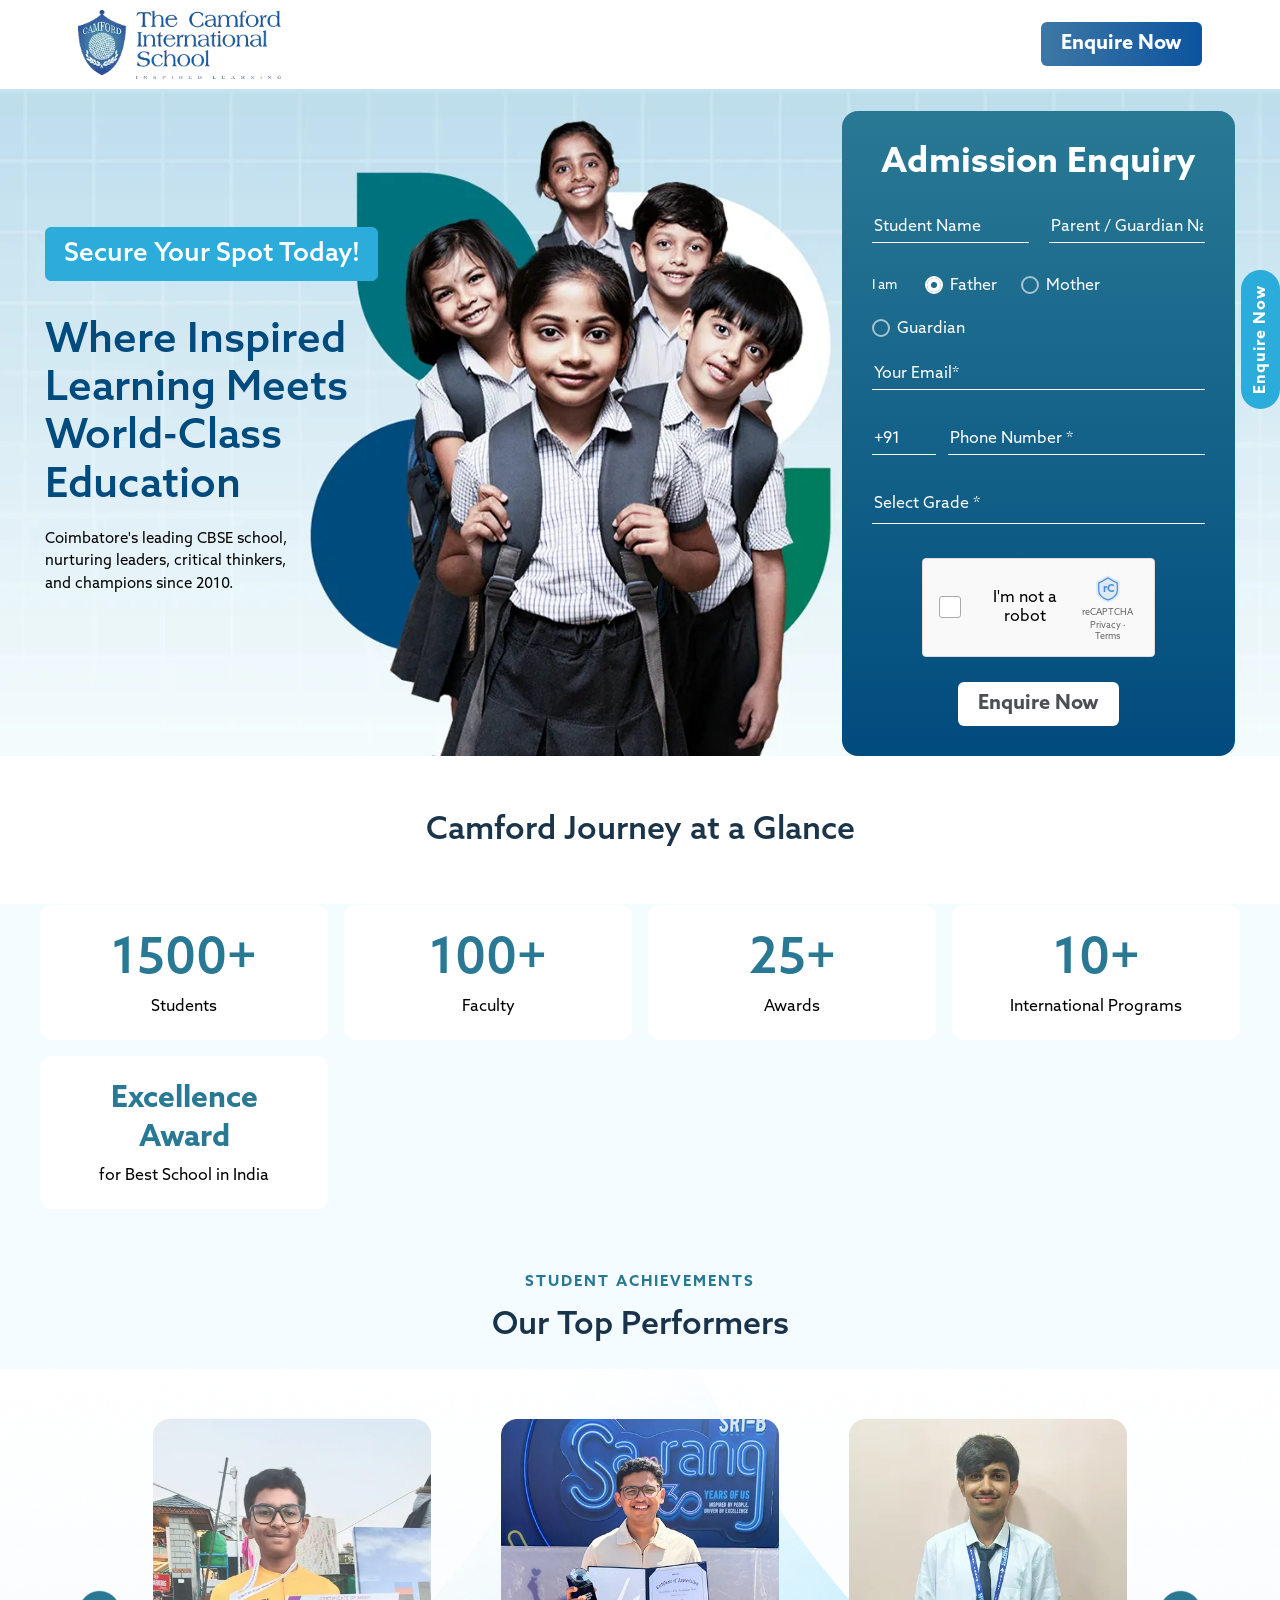
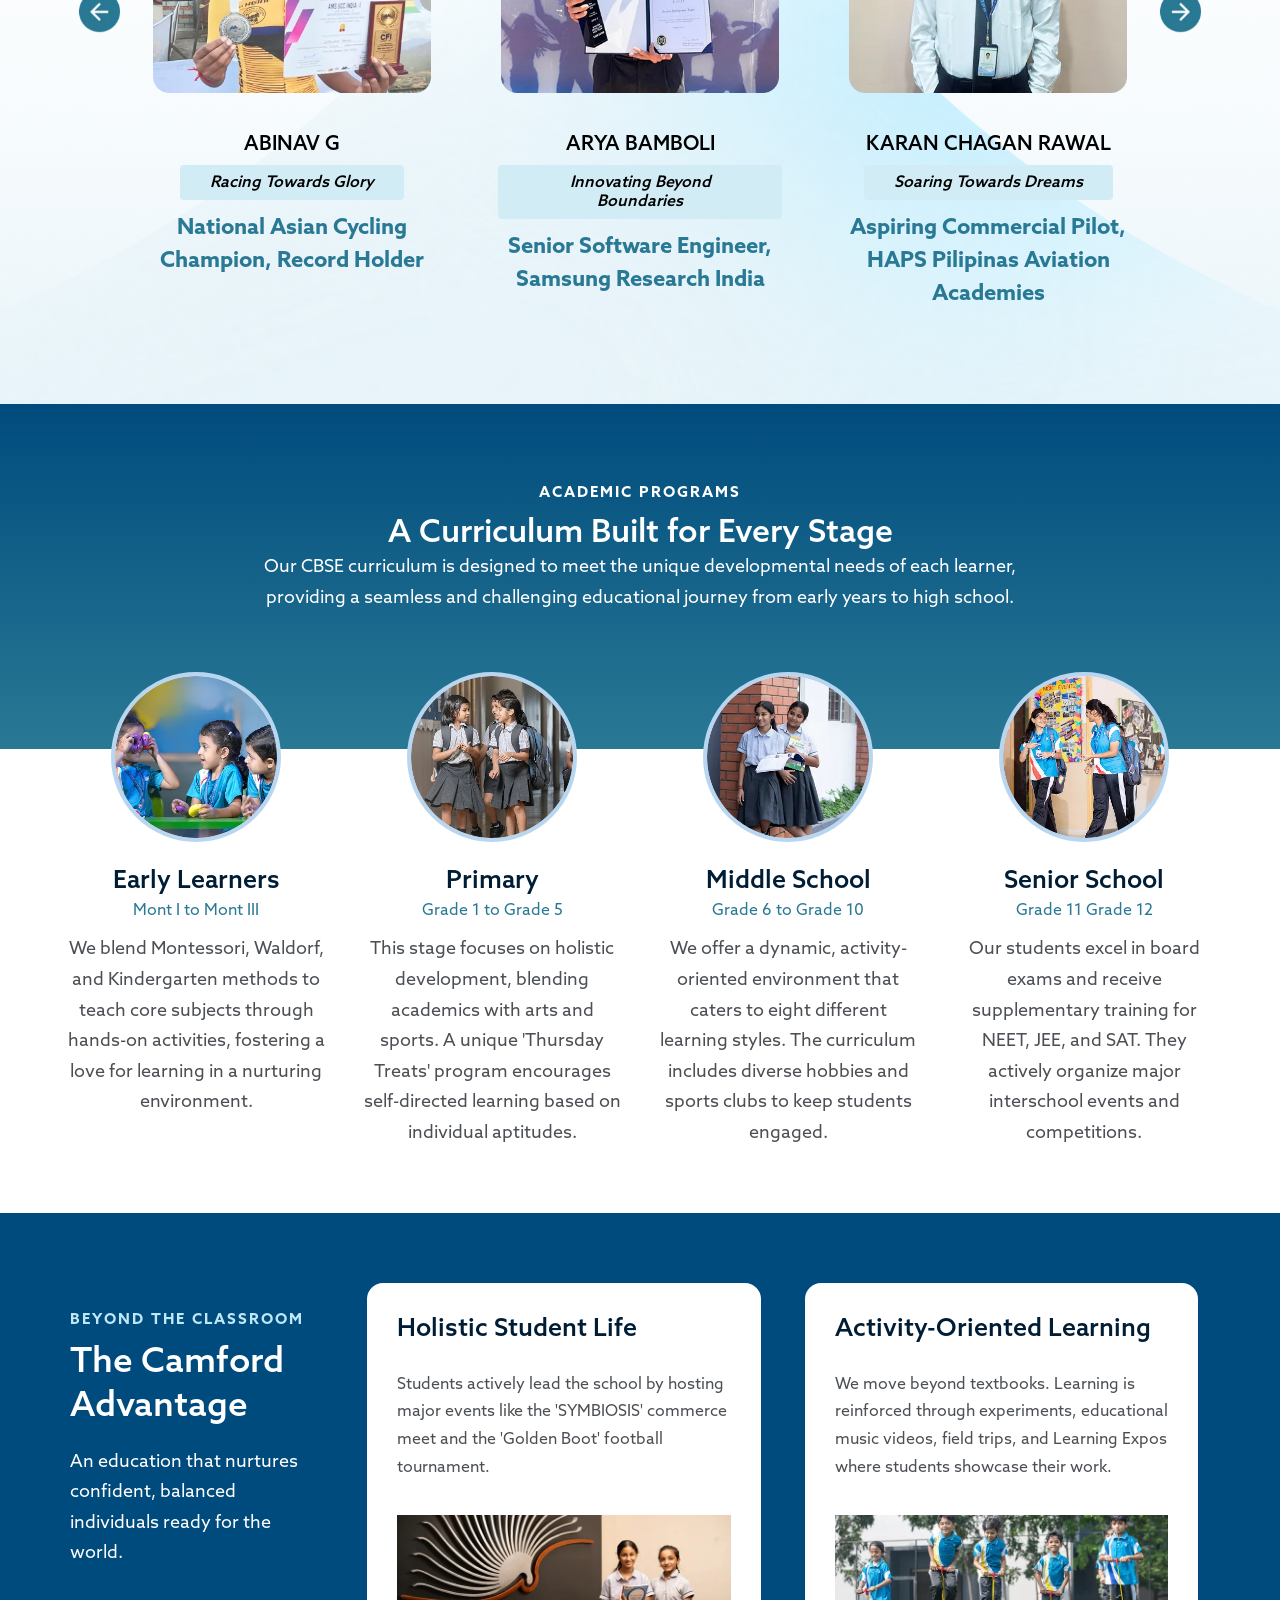
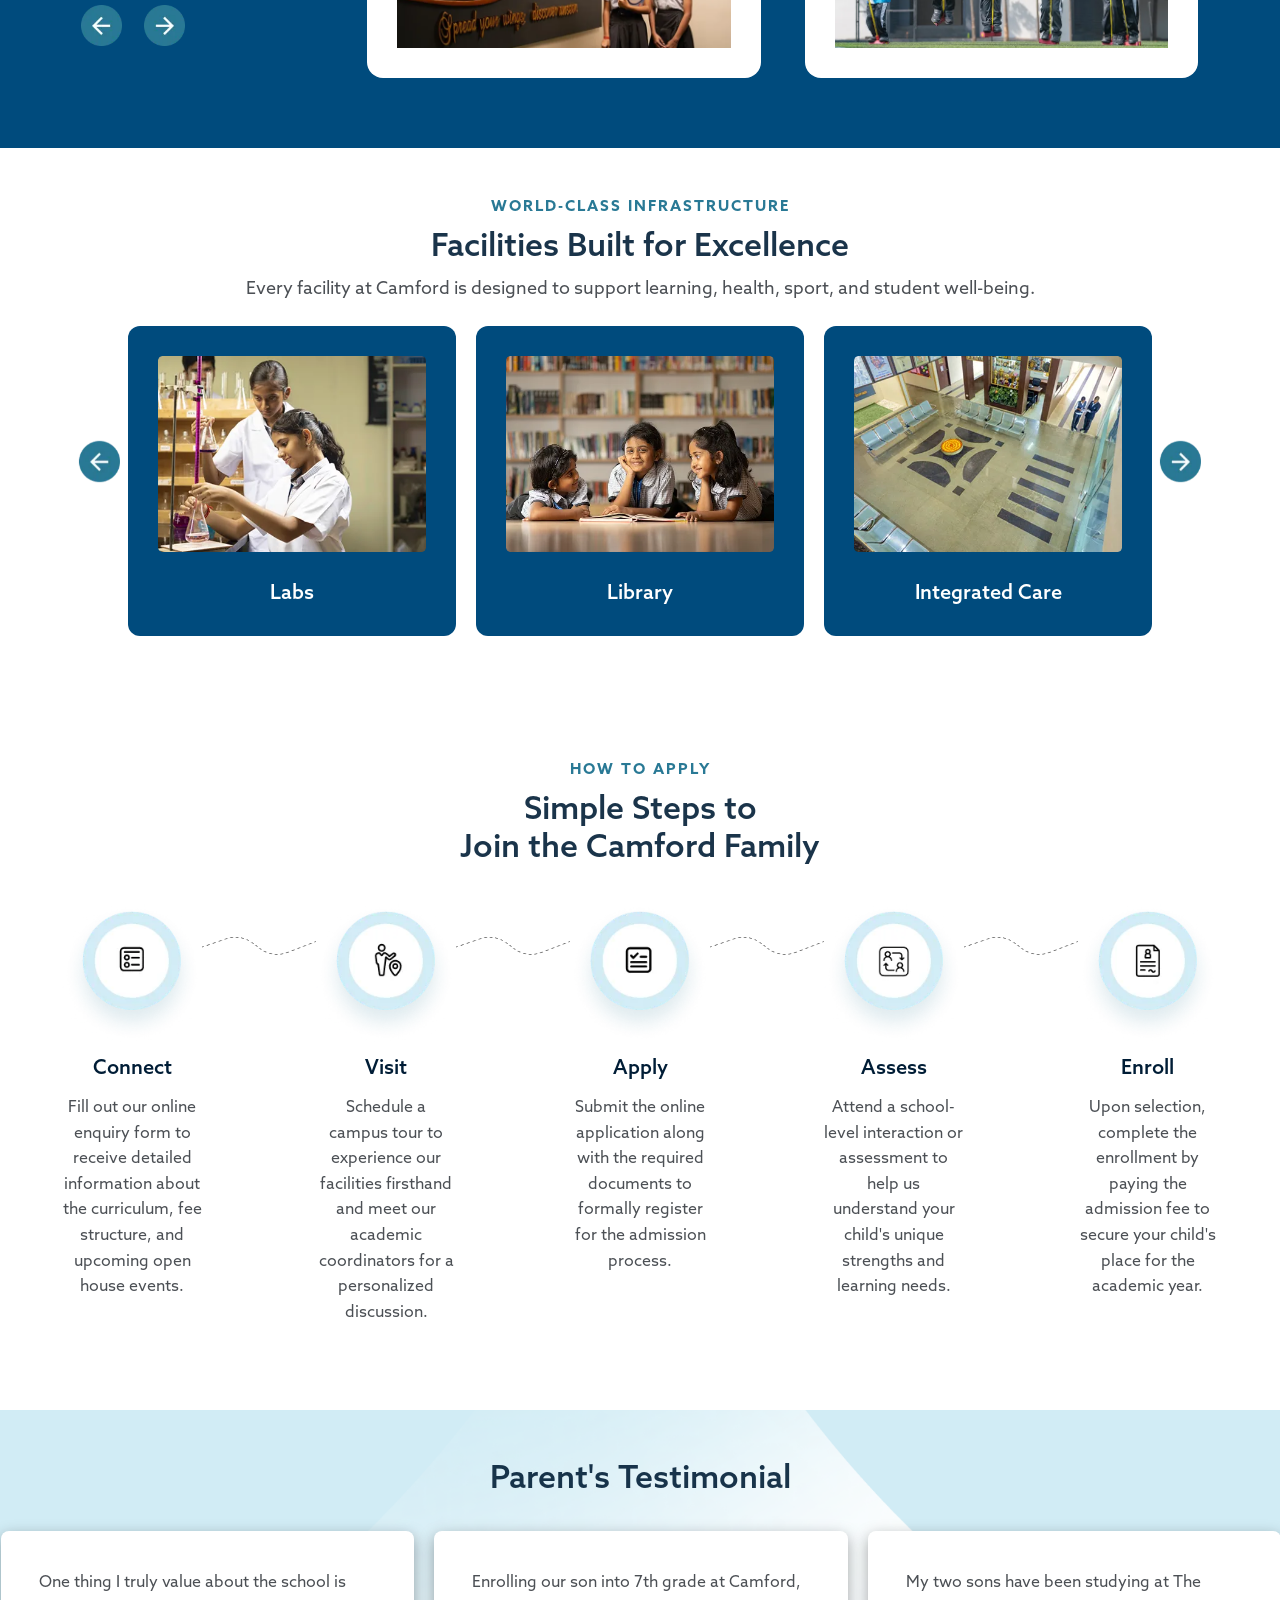
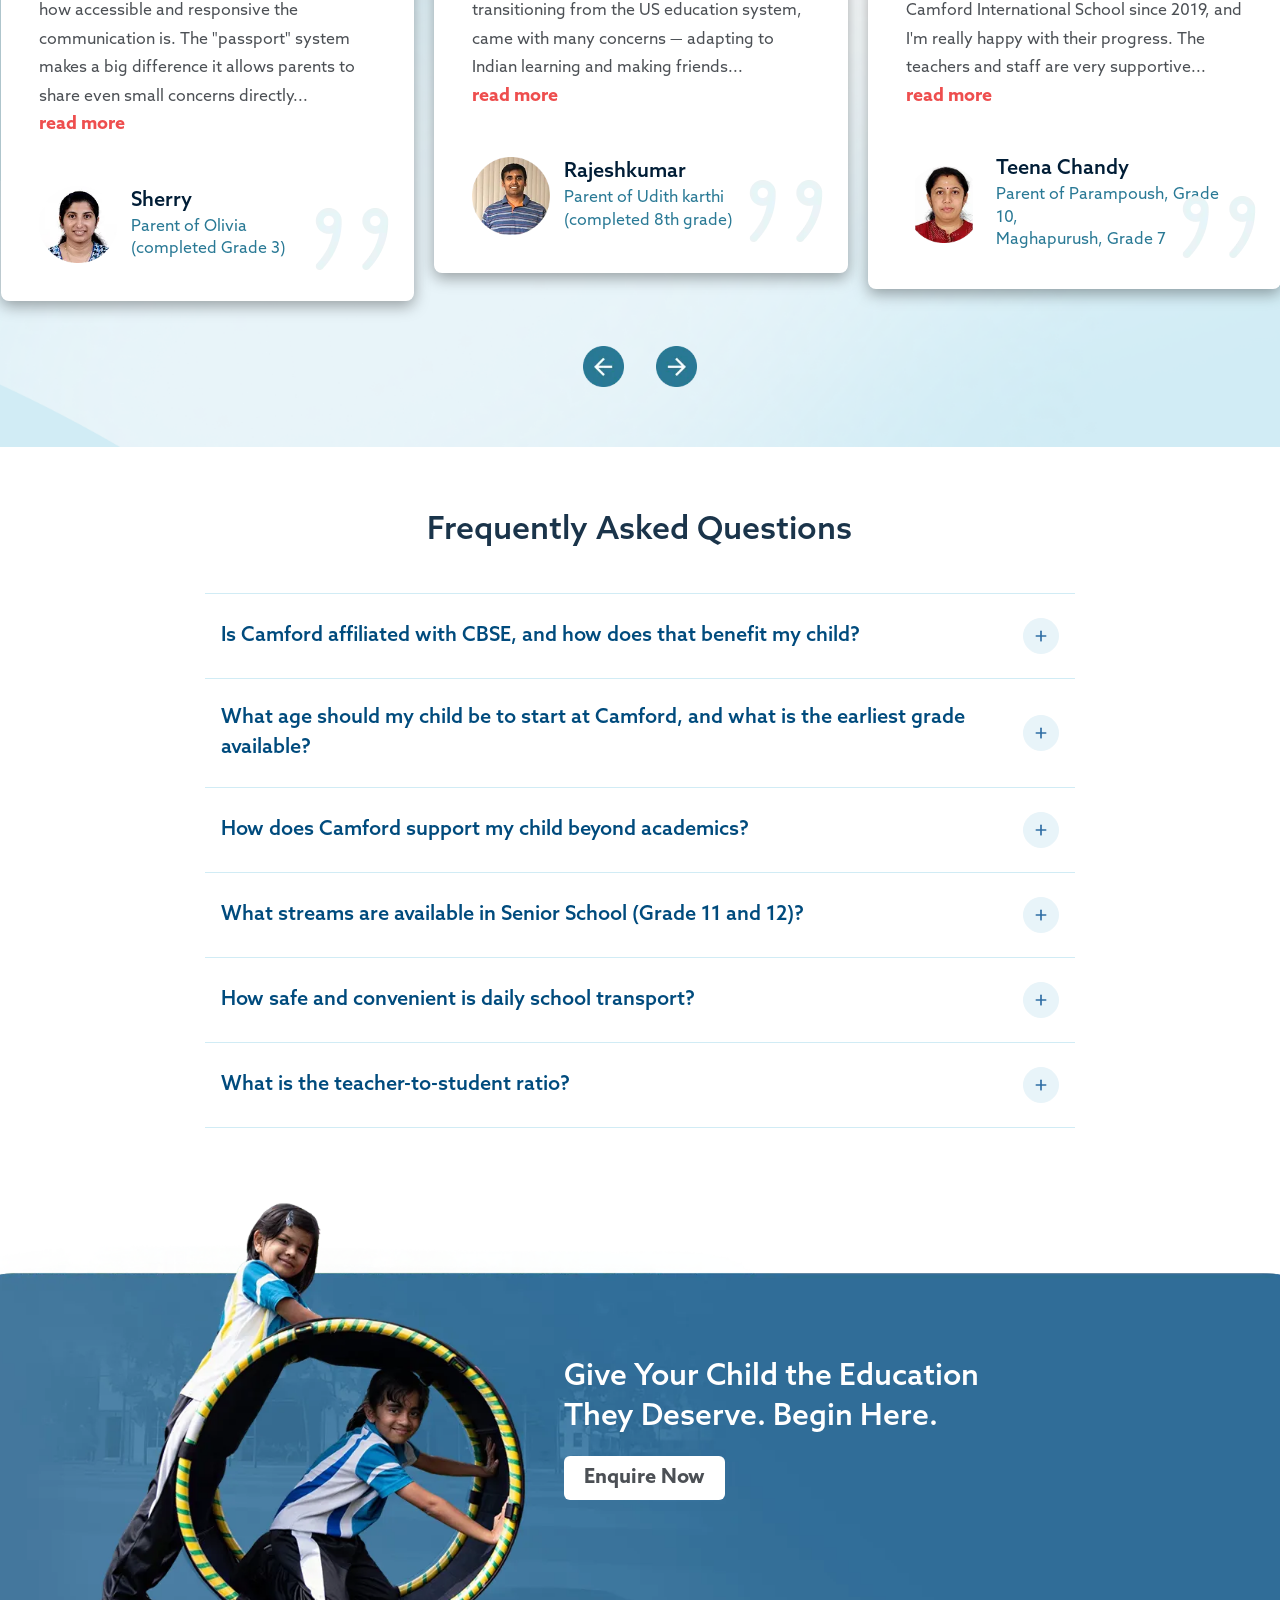
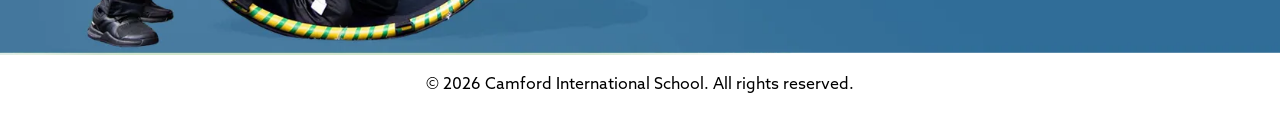
==== commit e0353545: "updated code" ====
--- a/index.html
+++ b/index.html
@@ -59,6 +59,7 @@
       <div class="hero-top">
         <!-- LEFT TEXT -->
         <div class="hero-left">
+          <div class="badge">Secure Your Spot Today!</div>
           <h1>Where Inspired Learning Meets World-Class Education</h1>
           <p class="sub">
             Coimbatore's leading CBSE school, nurturing leaders, critical
@@ -68,10 +69,11 @@
 
         <!-- RIGHT FORM -->
         <div class="hero-right">
+          
           <div class="form-card">
             <div class="form-wrap">
               <h2>Admission Enquiry</h2>
-
+          <form method="post" id="form">
               <div class="row">
                 <div class="field" id="f-student">
                   <input type="text" id="student" name="Student Name" placeholder="Student Name" />
@@ -195,14 +197,15 @@
                 </div>
               </div>
 
-              <button class="primary-btn cta-btn" type="button" onclick="submitForm()">
+              <button class="primary-btn cta-btn" type="submit">
                 Enquire Now
               </button>
               <div class="success-msg" id="success-msg">
                 Thank you! We'll get in touch with you soon.
               </div>
-            </div>
-          </div>
+            </form>
+            </div>
+          </div>          
         </div>
       </div>
       <!-- /hero-top -->
@@ -1115,6 +1118,16 @@
       </div>
     </div>
     <!-- last section stop from here -->
+<footer class="footer_main">
+    <p>© 2026 Camford International School. All rights reserved.</p>
+  </footer>
+
+    <div class="floating-contact" bis_skin_checked="1">
+      <ul class="ulbtnn">
+        <li><a href="tel:+919686677317" class="call">Call Now</a></li>
+        <li><a id="EnquiryNow" class="enquiry open-popup">Enquire Now</a></li>
+      </ul>
+    </div>
 
     <script>
       $(document).ready(function () {
@@ -1252,94 +1265,115 @@
         });
       });
     </script>
-
-      <script>
-  var SHEET_URL = "https://script.google.com/macros/s/AKfycbxg2W8FPfWyvf6I4d1n5kySqYolpPkxOytlhzEHZFYgtMHiRtMGNUKYI06PeiBxCcyE/exec";
-  var captchaDone = false;
-
-  // Toggle captcha
-  function toggleCaptcha() {
-    captchaDone = !captchaDone;
-    document.getElementById('captcha-check').classList.toggle('checked', captchaDone);
+<script>
+let captchaDone = false;
+
+// Toggle Captcha
+function toggleCaptcha() {
+  const box = document.getElementById("captcha-check");
+  box.classList.toggle("checked");
+  captchaDone = box.classList.contains("checked");
+}
+
+// Show Error
+function showError(fieldId) {
+  document.getElementById(fieldId).classList.add("has-error");
+}
+
+// Remove Error
+function removeError(fieldId) {
+  document.getElementById(fieldId).classList.remove("has-error");
+}
+
+// Validation Function
+function validateForm() {
+  let isValid = true;
+
+  const student = document.getElementById("student").value.trim();
+  const parent = document.getElementById("parent").value.trim();
+  const email = document.getElementById("email").value.trim();
+  const phone = document.getElementById("phone").value.trim();
+  const grade = document.getElementById("grade").value;
+
+  // Student Name
+  if (student === "") {
+    showError("f-student");
+    isValid = false;
+  } else removeError("f-student");
+
+  // Parent Name
+  if (parent === "") {
+    showError("f-parent");
+    isValid = false;
+  } else removeError("f-parent");
+
+  // Email
+  const emailPattern = /^[^\s@]+@[^\s@]+\.[^\s@]+$/;
+  if (!emailPattern.test(email)) {
+    showError("f-email");
+    isValid = false;
+  } else removeError("f-email");
+
+  // Phone
+  const phonePattern = /^[0-9]{10}$/;
+  if (!phonePattern.test(phone)) {
+    showError("f-phone");
+    isValid = false;
+  } else removeError("f-phone");
+
+  // Grade
+  if (grade === "") {
+    showError("f-grade");
+    isValid = false;
+  } else removeError("f-grade");
+
+  // Captcha
+  if (!captchaDone) {
+    alert("Please verify captcha");
+    isValid = false;
   }
 
-  // Error handling
-  function setError(id, show) {
-    var el = document.getElementById('f-' + id);
-    if (!el) return;
-    el.classList.toggle('has-error', show);
-  }
-
-  // Submit form
-  function submitForm() {
-
-    var student = document.getElementById('student').value.trim();
-    var parent = document.getElementById('parent').value.trim();
-    var email = document.getElementById('email').value.trim();
-    var phone = document.getElementById('phone').value.trim();
-    var grade = document.getElementById('grade').value;
-
-    var iamEl = document.querySelector('input[name="iam"]:checked');
-    var iam = iamEl ? iamEl.value : "";
-
-    // Validation
-    var emailOk = /^[^\s@]+@[^\s@]+\.[^\s@]+$/.test(email);
-    var phoneOk = /^\d{10}$/.test(phone);
-
-    var e1 = !student;
-    var e2 = !parent;
-    var e3 = !emailOk;
-    var e4 = !phoneOk;
-    var e5 = !grade;
-
-    setError('student', e1);
-    setError('parent', e2);
-    setError('email', e3);
-    setError('phone', e4);
-    setError('grade', e5);
-
-    if (e1 || e2 || e3 || e4 || e5) return;
-
-    if (!captchaDone) {
-      alert("Please confirm you are not a robot.");
-      return;
-    }
-
-    var btn = document.querySelector('.cta-btn');
-    btn.textContent = "Submitting...";
-    btn.disabled = true;
-
-    fetch(SHEET_URL, {
-      method: "POST",
-      mode: "cors",
-      headers: { "Content-Type": "application/json" },
-      body: JSON.stringify({
-        studentName: student,
-        parentName: parent,
-        iAm: iam,
-        email: email,
-        phone: phone,
-        grade: grade
-      })
+  return isValid;
+}
+</script>
+
+
+ <script>
+const form = document.querySelector("#form");
+
+const scriptURL = "https://script.google.com/macros/s/AKfycbz49NJigVdY_E3phitPE7ayBbA59fq2DVDRpXt4ZDaQ1OFjBMvC9wOX5mvcsYnrp3ls/exec";
+
+form.addEventListener("submit", function (e) {
+  e.preventDefault();
+
+  // 🔥 Validate first  
+  if (!validateForm()) return;
+
+  const formData = new FormData(form);
+
+  fetch(scriptURL, {
+    method: "POST",
+    body: formData,
+    mode: "no-cors"
+  })
+    .then(() => {
+      alert("Success!");
+
+      // Reset form
+      form.reset();
+
+      // Reset captcha
+      document.getElementById("captcha-check").classList.remove("checked");
+      captchaDone = false;
+
+      // Show success message
+      document.getElementById("success-msg").style.display = "block";
     })
-    .then(res => res.text())
-    .then(() => {
-      document.getElementById('success-msg').style.display = 'block';
-
-      // Reset form
-      document.querySelectorAll('input, select').forEach(el => el.value = "");
-      captchaDone = false;
-      document.getElementById('captcha-check').classList.remove('checked');
-
-      btn.textContent = "Enquire Now";
-      btn.disabled = false;
-    })
-    .catch(() => {
-      alert("Submission failed. Try again.");
-      btn.textContent = "Enquire Now";
-      btn.disabled = false;
+    .catch((error) => {
+      alert("Error! " + error.message);
     });
-  }
-  </script>
-  </body>
+});
+</script> 
+
+</body>
 </html>
--- a/assests/style.css
+++ b/assests/style.css
@@ -907,7 +907,59 @@
 }
 
 /* classroom section start from here  */
-
+.footer_main {
+    padding: 20px 0px;
+    text-align: center;
+    
+}
+.footer_main{
+  font-weight: 300;
+}
+ul.ulbtnn {
+    list-style: none;
+    padding: 0;
+    margin: 0;
+}
+.floating-contact {
+    position: fixed;
+    right: 0;
+    top: 30%;
+    z-index: 999;
+    display: block;
+}
+.badge {
+    display: inline-block;
+   border: 1.5px solid #2CACDA;
+    color: #ffff;
+    background-color: #2CACDA;
+    font-size: 26px;
+    font-weight: 500;
+    padding: 10px 14px;
+    border-radius: 6px;
+    margin-bottom: 18px;
+    width: 70%;
+    font-family: var(--font-primary);
+    text-align: center;
+}
+.ulbtnn a {
+    display: block;
+    writing-mode: vertical-rl;
+    transform: rotate(180deg);
+    text-decoration: none;
+    color: #ffffff;
+    padding: 15px 10px;
+    font-weight: 600;
+    letter-spacing: 1px;
+    background: #2CACDA;
+    border-radius: 20px;
+    cursor: pointer;
+}
+.ulbtnn a.call {
+    display: none;
+}
+.ulbtnn a {
+    cursor: pointer;
+}
 /* form start here  */
 .form-wrap {
   background: linear-gradient(#297995, #004b7d);
@@ -1133,7 +1185,16 @@
 /* form start here  */
 
 /* Responsive: */
+@media (max-width: 1500px) {
+  .badge{
+        width: 75%;
+  }
+}
 @media (max-width: 1300px) {
+      .badge {
+        width: 80%;
+      }
+
   .hero-left h1 {
     font-size: 42px;
   }
@@ -1234,6 +1295,44 @@
   }
 }
 @media (max-width: 767px) {
+      .badge {
+        width: 100%;
+    }
+      .enquiry.open-popup {
+        display: block;
+  background: #D8EFF7;
+        color: #306D98;
+    }
+        .ulbtnn a {
+        writing-mode: horizontal-tb;
+        transform: none;
+        text-align: center;
+        padding: 14px;
+        font-size: 14px;
+        display: block;
+        border-radius: 0px;
+    }
+      .floating-contact {
+        bottom: 0;
+        top: auto;
+        right: 0;
+        width: 100%;
+    }
+        .ulbtnn {
+        display: flex;
+    }
+    .ulbtnn {
+    list-style: none;
+    padding: 0;
+    margin: 0;
+}
+    .ulbtnn li {
+        flex: 1;
+        margin: 0;
+    }
+        .ulbtnn a.call {
+        display: block;
+    }
   .hero-left h1 {
     font-size: 30px;
     text-align: center;
